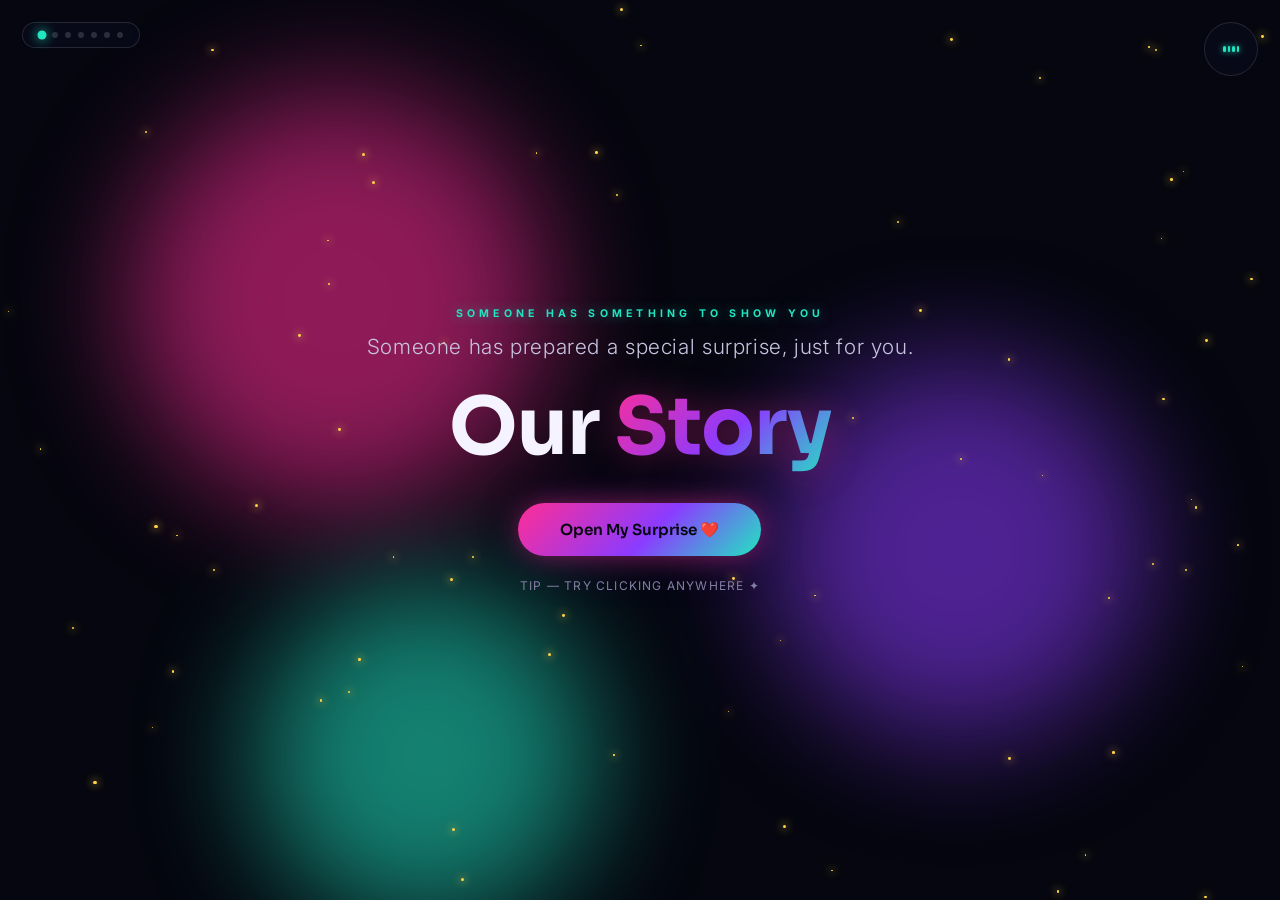
==== index.html @ a0b28f62 "Add files via upload" ====
<!DOCTYPE html>
<html lang="en">
<head>
<meta charset="UTF-8">
<meta name="viewport" content="width=device-width, initial-scale=1.0, maximum-scale=1">
<title>Our Story — Begin</title>
<meta name="description" content="Someone has prepared a special surprise just for you.">
<link rel="preconnect" href="https://fonts.googleapis.com">
<link rel="preconnect" href="https://fonts.gstatic.com" crossorigin>
<link href="https://fonts.googleapis.com/css2?family=Sora:wght@400;500;600;700&family=Inter:wght@300;400;500;600&display=swap" rel="stylesheet">
<link rel="stylesheet" href="style.css">
</head>
<body>

<div id="loader" class="loader">
  <div class="loader-pulse"></div>
  <p class="loader-text">setting the scene</p>
</div>

<div class="curtain" id="curtain"></div>

<div class="ambience" aria-hidden="true">
  <div id="aurora-layer" class="ambience-layer"></div>
  <div id="stars-layer" class="ambience-layer"></div>
  <div id="hearts-layer" class="ambience-layer"></div>
</div>
<canvas id="confetti-canvas" aria-hidden="true"></canvas>
<canvas id="fireworks-canvas" aria-hidden="true"></canvas>
<canvas id="click-canvas" aria-hidden="true"></canvas>

<!-- 🎵 REPLACE with your own opening/ambient track -->
<audio id="bgAudio" loop preload="none"><source src="assets/music/opening-theme.mp3" type="audio/mpeg"></audio>
<button id="musicToggle" class="music-toggle" aria-label="Play or pause music">
  <span class="bars"><span></span><span></span><span></span><span></span></span>
</button>

<nav class="story-progress" aria-label="Story progress">
  <span class="bud" data-page="index.html"></span>
  <span class="bud" data-page="birthday.html"></span>
  <span class="bud" data-page="memories.html"></span>
  <span class="bud" data-page="letter.html"></span>
  <span class="bud" data-page="reasons.html"></span>
  <span class="bud" data-page="proposal.html"></span>
  <span class="bud" data-page="final.html"></span>
</nav>

<!-- ============================================================
     PAGE 1 — WELCOME
     Tip: click anywhere on the page for a little spark burst.
============================================================= -->
<main class="page welcome-page">
  <div class="welcome-content">
    <p class="eyebrow">someone has something to show you</p>
    <p class="welcome-lead">Someone has prepared a special surprise, just for you.</p>
    <!-- 💌 REPLACE with their name if you'd like it personalized -->
    <h1 class="neon-heading welcome-title">Our <span class="glow">Story</span></h1>

    <a href="birthday.html" id="openSurpriseBtn" class="neon-btn page-link">Open My Surprise ❤️</a>
    <p class="welcome-hint">tip — try clicking anywhere ✦</p>
  </div>
</main>

<script src="script.js"></script>
</body>
</html>
---- style.css ----
/* ============================================================
   OUR STORY — AURORA NEON EDITION — style.css
   The most interactive of the four editions: neon glow palette,
   animated aurora background, draggable swipe-gallery, a
   draggable "love meter", click-anywhere spark bursts, and an
   SVG heart that draws itself in on the proposal page.
   ------------------------------------------------------------
   1. Reset & tokens          6. Cursor / click bursts
   2. Base / type             7. Chrome (music, progress)
   3. Loader                  8-14. Per-page styles
   4. Curtain transition      15. Responsive
   5. Ambience + canvases
============================================================= */

/* ---------- 1. Reset & tokens ---------- */
*,*::before,*::after{box-sizing:border-box;margin:0;padding:0;}
html{scroll-behavior:smooth;}
img{max-width:100%;display:block;}
button{font-family:inherit;cursor:pointer;border:none;background:none;}
a{color:inherit;text-decoration:none;}

:root{
  --void:#05060f;
  --void-800:#0a0c1e;
  --void-700:#12152f;
  --void-600:#1b2044;

  --neon-pink:#ff2d95;
  --neon-cyan:#21e6c1;
  --neon-violet:#8b3bff;
  --neon-blue:#3b6bff;
  --neon-gold:#ffd447;
  --cream:#f5f3ff;

  --grad-primary:linear-gradient(135deg, var(--neon-pink), var(--neon-violet) 55%, var(--neon-cyan));
  --grad-aurora:linear-gradient(120deg, var(--neon-violet), var(--neon-pink) 40%, var(--neon-cyan) 80%);
  --grad-gold:linear-gradient(135deg, var(--neon-gold), #ff9a3d);

  --font-display:'Sora', sans-serif;
  --font-body:'Inter', sans-serif;

  --glass-bg:rgba(255,255,255,.04);
  --glass-border:rgba(255,255,255,.12);
  --glass-blur:18px;

  --text-0:#f5f3ff;
  --text-1:#c7c4e0;
  --text-muted:#8280a3;

  --shadow-neon:0 0 40px -6px rgba(255,45,149,.45);
  --ease-smooth:cubic-bezier(.16,1,.3,1);
  --ease-bounce:cubic-bezier(.34,1.56,.64,1);
}

/* ---------- 2. Base ---------- */
body{
  font-family:var(--font-body);
  background:var(--void);
  color:var(--text-0);
  min-height:100vh;
  overflow-x:hidden;
  position:relative;
}
.eyebrow{
  font-family:var(--font-body);letter-spacing:.4em;text-transform:uppercase;
  font-size:.66rem;color:var(--neon-cyan);font-weight:700;margin-bottom:14px;
  text-shadow:0 0 12px rgba(33,230,193,.5);
}
.neon-heading{
  font-family:var(--font-display);font-weight:700;line-height:1.08;letter-spacing:-.01em;
  font-size:clamp(2.5rem,6.2vw,5rem);color:var(--cream);margin-bottom:20px;
}
.neon-heading .glow{
  background:var(--grad-primary);-webkit-background-clip:text;background-clip:text;color:transparent;
  filter:drop-shadow(0 0 18px rgba(255,45,149,.4));
}
.section-sub{
  font-family:var(--font-body);font-weight:300;font-size:1.08rem;color:var(--text-1);
  max-width:560px;margin:0 auto 30px;line-height:1.7;
}
.glass{
  background:var(--glass-bg);border:1px solid var(--glass-border);
  backdrop-filter:blur(var(--glass-blur)) saturate(140%);
  -webkit-backdrop-filter:blur(var(--glass-blur)) saturate(140%);
  border-radius:20px;box-shadow:var(--shadow-neon);
}
.page{
  position:relative;min-height:100vh;width:100%;
  display:flex;flex-direction:column;align-items:center;justify-content:center;
  padding:120px 24px 90px;overflow:hidden;
}
.page-inner{position:relative;z-index:3;max-width:960px;width:100%;text-align:center;margin:0 auto;}
.hidden{display:none !important;}

.reveal{opacity:0;transform:translateY(34px);transition:opacity .85s var(--ease-smooth), transform .85s var(--ease-smooth);}
.reveal.in-view{opacity:1;transform:translateY(0);}
.reveal-delay-1{transition-delay:.1s;}
.reveal-delay-2{transition-delay:.2s;}
.reveal-delay-3{transition-delay:.3s;}

/* ---------- Buttons — animated neon border ---------- */
.neon-btn{
  position:relative;display:inline-flex;align-items:center;gap:10px;
  padding:17px 42px;border-radius:50px;
  font-family:var(--font-display);font-size:.95rem;font-weight:600;color:var(--void);
  background:var(--grad-primary);
  box-shadow:0 0 30px -4px rgba(255,45,149,.6), 0 0 60px -20px rgba(139,59,255,.6);
  transition:transform .35s var(--ease-bounce), box-shadow .35s ease;
  overflow:hidden;
}
.neon-btn:hover{transform:translateY(-4px) scale(1.03);box-shadow:0 0 40px -2px rgba(255,45,149,.8), 0 0 80px -14px rgba(33,230,193,.7);}
.ghost-neon-btn{
  padding:15px 36px;border-radius:50px;font-family:var(--font-display);font-size:.9rem;font-weight:600;
  color:var(--text-1);background:transparent;border:1px solid var(--glass-border);
  transition:transform .35s var(--ease-bounce), border-color .3s ease, color .3s ease;
}
.ghost-neon-btn:hover{border-color:var(--neon-cyan);color:var(--neon-cyan);transform:translateY(-3px);}
.ripple{position:absolute;border-radius:50%;background:rgba(255,255,255,.5);transform:scale(0);animation:rippleAnim .7s ease-out forwards;pointer-events:none;}
@keyframes rippleAnim{to{transform:scale(3.4);opacity:0;}}

/* ---------- 3. Loader ---------- */
.loader{
  position:fixed;inset:0;z-index:300;background:var(--void);
  display:flex;flex-direction:column;align-items:center;justify-content:center;gap:20px;
  transition:opacity .8s ease, visibility .8s ease;
}
.loader.loader-hidden{opacity:0;visibility:hidden;}
.loader-pulse{width:50px;height:50px;border-radius:50%;background:var(--grad-primary);animation:pulseLoad 1.1s ease-in-out infinite;box-shadow:0 0 40px rgba(255,45,149,.6);}
@keyframes pulseLoad{0%,100%{transform:scale(.8);opacity:.7;}50%{transform:scale(1.15);opacity:1;}}
.loader-text{font-family:var(--font-display);font-size:.85rem;letter-spacing:.25em;text-transform:uppercase;color:var(--text-1);}

/* ---------- 4. Curtain ---------- */
.curtain{
  position:fixed;inset:0;z-index:290;background:var(--void);
  transform:scaleY(0);transform-origin:bottom;transition:transform .6s var(--ease-smooth);
  pointer-events:none;
}
.curtain.leaving{transform:scaleY(1);transform-origin:bottom;}
body.page-enter .curtain{transform:scaleY(1);transform-origin:top;animation:curtainUp .7s var(--ease-smooth) forwards;}
@keyframes curtainUp{to{transform:scaleY(0);transform-origin:top;}}

/* ---------- 5. Ambience + canvases ---------- */
.ambience{position:fixed;inset:0;pointer-events:none;z-index:1;overflow:hidden;}
.ambience-layer{position:absolute;inset:0;}

.aurora-blob{
  position:absolute;border-radius:50%;filter:blur(60px);opacity:.55;
  transition:transform .3s ease-out;
}

.floating-heart{
  position:absolute;bottom:-40px;font-size:var(--sz,16px);color:var(--neon-pink);opacity:.7;
  animation:floatUp var(--dur,10s) linear forwards;
  filter:drop-shadow(0 0 8px rgba(255,45,149,.6));
}
@keyframes floatUp{
  0%{transform:translateY(0) translateX(0) rotate(0deg);opacity:0;}
  10%{opacity:.8;}
  100%{transform:translateY(-110vh) translateX(var(--drift,20px)) rotate(360deg);opacity:0;}
}
.petal{
  position:absolute;top:-30px;width:var(--sz,12px);height:calc(var(--sz,12px) * .8);
  background:radial-gradient(circle at 30% 30%, var(--neon-cyan), var(--neon-violet));
  border-radius:0 100% 0 100%;opacity:.7;
  animation:fall var(--dur,10s) linear forwards;
  filter:drop-shadow(0 0 6px rgba(139,59,255,.5));
}
@keyframes fall{
  0%{transform:translateY(0) translateX(0) rotate(0deg);}
  100%{transform:translateY(110vh) translateX(var(--drift,60px)) rotate(300deg);}
}
.star{
  position:absolute;width:var(--sz,2px);height:var(--sz,2px);background:var(--neon-gold);border-radius:50%;
  animation:twinkle var(--dur,3s) ease-in-out infinite;box-shadow:0 0 8px 1px rgba(255,212,71,.7);
}
@keyframes twinkle{0%,100%{opacity:.1;transform:scale(1);}50%{opacity:1;transform:scale(1.7);}}
.firefly{
  position:absolute;width:4px;height:4px;border-radius:50%;
  background:radial-gradient(circle, var(--neon-cyan), var(--neon-violet) 70%, transparent);
  box-shadow:0 0 12px 3px rgba(33,230,193,.7);
  animation:driftFly var(--dur,12s) ease-in-out infinite;
}
@keyframes driftFly{
  0%{transform:translate(0,0);opacity:.2;}25%{opacity:1;}
  50%{transform:translate(var(--dx,40px), var(--dy,-30px));}75%{opacity:.6;}
  100%{transform:translate(var(--dx2,-30px), var(--dy2,-60px));opacity:0;}
}
.flower{position:absolute;bottom:-10px;font-size:20px;opacity:.7;animation:swayFlower 5s ease-in-out infinite;filter:hue-rotate(200deg);}
@keyframes swayFlower{0%,100%{transform:rotate(-4deg);}50%{transform:rotate(4deg);}}
.rose-drift{position:absolute;top:-30px;font-size:19px;animation:fall var(--dur,11s) linear forwards;opacity:.8;filter:hue-rotate(220deg);}

#confetti-canvas,#fireworks-canvas,#click-canvas{position:fixed;inset:0;width:100%;height:100%;pointer-events:none;z-index:60;}

/* ---------- 6. Chrome ---------- */
.music-toggle{
  position:fixed;top:22px;right:22px;z-index:110;
  width:54px;height:54px;border-radius:50%;
  display:flex;align-items:center;justify-content:center;gap:2px;
  background:rgba(10,12,30,.6);border:1px solid var(--glass-border);backdrop-filter:blur(14px);
  transition:transform .35s var(--ease-bounce);
}
.music-toggle:hover{transform:scale(1.08);}
.music-toggle .bars{display:flex;align-items:center;gap:2px;height:16px;}
.music-toggle .bars span{width:2.5px;height:6px;background:var(--neon-cyan);border-radius:2px;animation:barPulse 1s ease-in-out infinite;animation-play-state:paused;box-shadow:0 0 6px var(--neon-cyan);}
.music-toggle.playing .bars span{animation-play-state:running;}
.music-toggle .bars span:nth-child(1){animation-delay:0s;}
.music-toggle .bars span:nth-child(2){animation-delay:.15s;}
.music-toggle .bars span:nth-child(3){animation-delay:.3s;}
.music-toggle .bars span:nth-child(4){animation-delay:.45s;}
@keyframes barPulse{0%,100%{height:5px;}50%{height:16px;}}

.story-progress{position:fixed;top:22px;left:22px;z-index:110;display:flex;gap:7px;align-items:center;
  background:rgba(10,12,30,.6);border:1px solid var(--glass-border);border-radius:30px;padding:9px 16px;
  backdrop-filter:blur(14px);}
.story-progress .bud{width:6px;height:6px;border-radius:50%;background:rgba(255,255,255,.15);transition:all .3s;}
.story-progress .bud.active{background:var(--neon-cyan);box-shadow:0 0 8px var(--neon-cyan);transform:scale(1.5);}

/* ============================================================
   8. PAGE 1 — WELCOME (parallax aurora hero)
============================================================= */
.welcome-page{padding:24px;}
.welcome-content{position:relative;z-index:3;max-width:680px;text-align:center;}
.welcome-lead{font-family:var(--font-body);font-weight:300;font-size:clamp(1.05rem,2.4vw,1.3rem);color:var(--text-1);letter-spacing:.03em;margin-bottom:26px;}
.welcome-title{margin-bottom:32px;}
.welcome-hint{margin-top:22px;font-size:.75rem;color:var(--text-muted);letter-spacing:.1em;text-transform:uppercase;}

/* ============================================================
   9. PAGE 2 — BIRTHDAY
============================================================= */
.birthday-page{background:radial-gradient(circle at 50% 0%, var(--void-700), var(--void));}
.cake-wrap{margin:26px auto 22px;max-width:240px;}
.cake-svg{width:100%;height:auto;filter:drop-shadow(0 0 20px rgba(255,45,149,.25));}
.flame{animation:flicker 1.4s ease-in-out infinite;transform-origin:center bottom;}
.flame:nth-child(4){animation-delay:.15s;}
.flame:nth-child(5){animation-delay:.3s;}
@keyframes flicker{0%,100%{transform:scaleY(1) rotate(0deg);}50%{transform:scaleY(1.15) rotate(3deg);}}
.happy-birthday-text{margin:10px 0 6px;}
.happy-birthday-text .letter-pop{display:inline-block;opacity:0;transform:translateY(24px) scale(.5);animation:popLetter .6s var(--ease-bounce) forwards;}
@keyframes popLetter{to{opacity:1;transform:translateY(0) scale(1);}}
.birthday-message{font-family:var(--font-body);font-weight:300;font-size:1.1rem;line-height:1.8;color:var(--text-1);max-width:520px;margin:18px auto 30px;}
.balloons,.gifts-layer{position:fixed;inset:0;z-index:1;pointer-events:none;}
.balloon{position:absolute;bottom:-140px;width:44px;height:56px;border-radius:50% 50% 50% 50%/58% 58% 42% 42%;animation:balloonRise var(--dur,14s) ease-in infinite;opacity:.85;filter:drop-shadow(0 0 10px currentColor);}
.balloon::after{content:'';position:absolute;left:50%;bottom:-30px;width:1px;height:30px;background:rgba(255,255,255,.25);transform:translateX(-50%);}
@keyframes balloonRise{0%{transform:translateY(0) translateX(0);}50%{transform:translateY(-60vh) translateX(20px);}100%{transform:translateY(-120vh) translateX(-15px);opacity:0;}}
.gift{position:absolute;bottom:-80px;font-size:26px;animation:giftFloat var(--dur,16s) ease-in-out infinite;opacity:.85;}
@keyframes giftFloat{0%{transform:translateY(0) rotate(0deg);opacity:0;}10%{opacity:1;}100%{transform:translateY(-115vh) rotate(25deg);opacity:0;}}

/* ============================================================
   10. PAGE 3 — MEMORY GALLERY (draggable swipe deck)
============================================================= */
.gallery-page{background:var(--void);}
.swipe-deck{position:relative;width:min(400px,86vw);height:min(500px,60vh);margin:26px auto 8px;touch-action:pan-y;}
.swipe-card{
  position:absolute;inset:0;border-radius:20px;overflow:hidden;
  background:var(--void-700);border:1px solid var(--glass-border);
  display:flex;align-items:center;justify-content:center;
  cursor:grab;user-select:none;
  transition:transform .4s var(--ease-smooth), opacity .4s ease;
  box-shadow:0 30px 60px -20px rgba(0,0,0,.6);
}
.swipe-card:active{cursor:grabbing;}
.swipe-card img{width:100%;height:100%;object-fit:cover;pointer-events:none;}
.swipe-card .swipe-placeholder{font-size:3rem;pointer-events:none;}
.swipe-caption{position:absolute;left:0;right:0;bottom:0;padding:20px;background:linear-gradient(to top, rgba(5,6,15,.92), transparent);font-size:.95rem;color:var(--cream);text-align:left;pointer-events:none;}
.swipe-hint{margin-top:14px;font-size:.75rem;color:var(--text-muted);letter-spacing:.06em;text-transform:uppercase;}
.slide-dots{display:flex;gap:8px;justify-content:center;margin-top:16px;}
.slide-dots span{width:6px;height:6px;border-radius:50%;background:rgba(255,255,255,.2);transition:all .3s;}
.slide-dots span.active{background:var(--neon-cyan);box-shadow:0 0 8px var(--neon-cyan);transform:scale(1.5);}

/* ============================================================
   11. PAGE 4 — LOVE LETTER
============================================================= */
.letter-page{background:radial-gradient(circle at 50% 100%, var(--void-700), var(--void));}
.paper-wrap{perspective:1600px;margin:10px auto 0;}
.paper{width:min(600px,90vw);margin:0 auto;padding:0 20px;transform:rotateX(55deg) translateY(-20px);opacity:0;transition:transform 1.2s var(--ease-smooth), opacity .9s ease;}
.paper.open{transform:rotateX(0deg) translateY(0);opacity:1;}
.letter-paper{padding:46px 38px;text-align:left;background:linear-gradient(180deg,var(--void-700),var(--void-600));border-radius:14px;box-shadow:0 40px 90px -20px rgba(0,0,0,.7), 0 0 40px -10px rgba(139,59,255,.3);border:1px solid var(--glass-border);}
.letter-text{font-family:var(--font-body);font-weight:300;font-size:1.14rem;line-height:1.95;color:var(--text-1);white-space:pre-wrap;min-height:220px;}
.letter-text .cursor{display:inline-block;width:2px;background:var(--neon-cyan);animation:blink 1s infinite;margin-left:2px;box-shadow:0 0 6px var(--neon-cyan);}
@keyframes blink{0%,80%,100%{opacity:0;}40%{opacity:1;}}
.letter-signoff{font-family:var(--font-display);font-weight:600;font-size:1.6rem;text-align:right;margin-top:16px;color:var(--neon-pink);text-shadow:0 0 14px rgba(255,45,149,.5);}

/* ============================================================
   12. PAGE 5 — REASONS + LOVE METER (interactive drag)
============================================================= */
.reasons-page{background:var(--void);}
.love-meter{max-width:440px;margin:8px auto 40px;}
.love-meter-track{
  position:relative;height:10px;border-radius:10px;background:var(--void-600);
  border:1px solid var(--glass-border);cursor:pointer;
}
.love-meter-fill{position:absolute;left:0;top:0;bottom:0;border-radius:10px;background:var(--grad-primary);width:20%;box-shadow:0 0 16px rgba(255,45,149,.5);transition:width .05s linear;}
.love-meter-handle{
  position:absolute;top:50%;left:20%;width:26px;height:26px;border-radius:50%;
  background:var(--cream);border:3px solid var(--neon-pink);
  transform:translate(-50%,-50%);cursor:grab;box-shadow:0 0 16px rgba(255,45,149,.6);
  transition:left .05s linear;
}
.love-meter-handle:active{cursor:grabbing;}
.love-meter-label{margin-top:14px;font-family:var(--font-display);font-size:.95rem;color:var(--neon-cyan);text-shadow:0 0 10px rgba(33,230,193,.4);}

.reasons-grid{display:grid;grid-template-columns:repeat(3,1fr);gap:20px;margin-top:10px;}
.tilt-card{
  position:relative;padding:32px 22px;text-align:center;
  transform-style:preserve-3d;transition:transform .15s ease-out, box-shadow .3s ease;
}
.tilt-card:hover{box-shadow:0 0 44px -8px rgba(255,45,149,.5);}
.tilt-card .tilt-icon{font-size:1.9rem;display:block;margin-bottom:16px;transform:translateZ(30px);filter:drop-shadow(0 0 8px rgba(255,45,149,.4));}
.tilt-card p{font-family:var(--font-body);font-weight:300;font-size:.96rem;color:var(--text-1);line-height:1.7;transform:translateZ(20px);}
.tilt-card .tilt-index{position:absolute;top:16px;right:20px;font-family:var(--font-display);font-size:.7rem;color:var(--neon-cyan);opacity:.7;}

/* ============================================================
   13. ROMANTIC NIGHT + PROPOSAL (SVG heart draw)
============================================================= */
.night-page{background:linear-gradient(180deg,#05060f,#12152f 55%,#1b2044);overflow:hidden;}
.moon{position:absolute;top:8%;right:12%;width:100px;height:100px;border-radius:50%;background:radial-gradient(circle at 35% 35%, #fff, var(--neon-cyan) 70%);box-shadow:0 0 60px 20px rgba(33,230,193,.4);animation:moonGlow 6s ease-in-out infinite;opacity:.85;}
@keyframes moonGlow{0%,100%{box-shadow:0 0 60px 20px rgba(33,230,193,.4);}50%{box-shadow:0 0 80px 30px rgba(33,230,193,.6);}}
.night-sequence{position:relative;z-index:3;min-height:170px;display:flex;align-items:center;justify-content:center;}
.night-line{
  font-family:var(--font-body);font-weight:300;font-size:clamp(1.4rem,4vw,2.2rem);color:var(--cream);
  opacity:0;transform:translateY(18px);transition:opacity 1.3s ease, transform 1.3s var(--ease-smooth);position:absolute;max-width:640px;
}
.night-line.show{opacity:1;transform:translateY(0);}
.night-line.final{font-family:var(--font-display);font-weight:700;font-size:clamp(2.4rem,7vw,3.8rem);
  background:var(--grad-primary);-webkit-background-clip:text;background-clip:text;color:transparent;}

.heart-draw-wrap{margin:10px auto 8px;width:110px;height:100px;}
.heart-draw-path{fill:none;stroke:url(#heartGrad);stroke-width:4;stroke-linecap:round;stroke-linejoin:round;stroke-dasharray:340;stroke-dashoffset:340;animation:drawHeart 1.8s var(--ease-smooth) forwards;animation-delay:.3s;}
@keyframes drawHeart{to{stroke-dashoffset:0;}}

.proposal-wrap{position:relative;z-index:3;margin-top:14px;}
.i-love-you{font-family:var(--font-display);font-weight:700;font-size:clamp(2rem,5.6vw,3rem);color:var(--neon-pink);margin-bottom:8px;text-shadow:0 0 20px rgba(255,45,149,.5);}
.proposal-buttons{display:flex;gap:22px;justify-content:center;align-items:center;flex-wrap:wrap;margin-top:20px;}
.yes-btn{padding:18px 46px;border-radius:50px;font-family:var(--font-display);font-size:.92rem;font-weight:700;background:var(--grad-primary);color:var(--void);box-shadow:0 0 30px -4px rgba(255,45,149,.6);transition:transform .35s var(--ease-bounce);}
.yes-btn:hover{transform:scale(1.06);}
.wait-btn{padding:18px 40px;border-radius:50px;font-family:var(--font-display);font-size:.88rem;font-weight:600;background:transparent;border:1px solid var(--glass-border);color:var(--text-1);transition:transform .35s var(--ease-bounce), border-color .3s ease;}
.wait-btn:hover{transform:translateY(-3px);border-color:var(--neon-cyan);}
.proposal-result{margin-top:28px;max-width:560px;margin-left:auto;margin-right:auto;}
.thankyou-heart{font-size:3.6rem;animation:heartbeat 1.2s ease-in-out infinite;margin-bottom:12px;filter:drop-shadow(0 0 20px rgba(255,45,149,.6));}
@keyframes heartbeat{0%,100%{transform:scale(1);}25%{transform:scale(1.15);}45%{transform:scale(.95);}}
.gentle-response{font-family:var(--font-body);font-weight:300;font-size:1.15rem;color:var(--text-1);line-height:1.85;}
.fade-in-result{animation:fadeScaleIn .8s ease;}
@keyframes fadeScaleIn{from{opacity:0;transform:scale(.92);}to{opacity:1;transform:scale(1);}}

/* ============================================================
   14. FINAL PAGE
============================================================= */
.final-page{background:radial-gradient(circle at 50% 0%, var(--void-700), var(--void));}
.final-frame{width:min(300px,78vw);margin:22px auto;padding:14px;background:var(--void-700);border:1px solid var(--glass-border);border-radius:16px;box-shadow:0 0 40px -10px rgba(255,45,149,.35);}
.final-frame .frame-photo{width:100%;aspect-ratio:1/1;border-radius:10px;overflow:hidden;background:var(--grad-primary);display:flex;align-items:center;justify-content:center;color:var(--void);font-size:2rem;}
.final-frame .frame-photo img{width:100%;height:100%;object-fit:cover;}
.final-frame figcaption{margin-top:12px;font-family:var(--font-display);font-weight:600;font-size:1.2rem;color:var(--neon-cyan);text-align:center;text-shadow:0 0 10px rgba(33,230,193,.4);}
.final-actions{display:flex;gap:16px;justify-content:center;flex-wrap:wrap;margin-top:28px;}
.final-note{margin-top:40px;font-family:var(--font-display);font-weight:600;font-size:1.4rem;color:var(--neon-gold);text-shadow:0 0 14px rgba(255,212,71,.4);}

/* ============================================================
   15. RESPONSIVE
============================================================= */
@media (max-width:860px){ .reasons-grid{grid-template-columns:repeat(2,1fr);} }
@media (max-width:520px){
  .page{padding:100px 16px 80px;}
  .reasons-grid{grid-template-columns:1fr;}
  .proposal-buttons{flex-direction:column;}
  .swipe-deck{height:52vh;}
}
@media (prefers-reduced-motion:reduce){
  *{animation-duration:.01ms !important;animation-iteration-count:1 !important;transition-duration:.01ms !important;scroll-behavior:auto !important;}
}
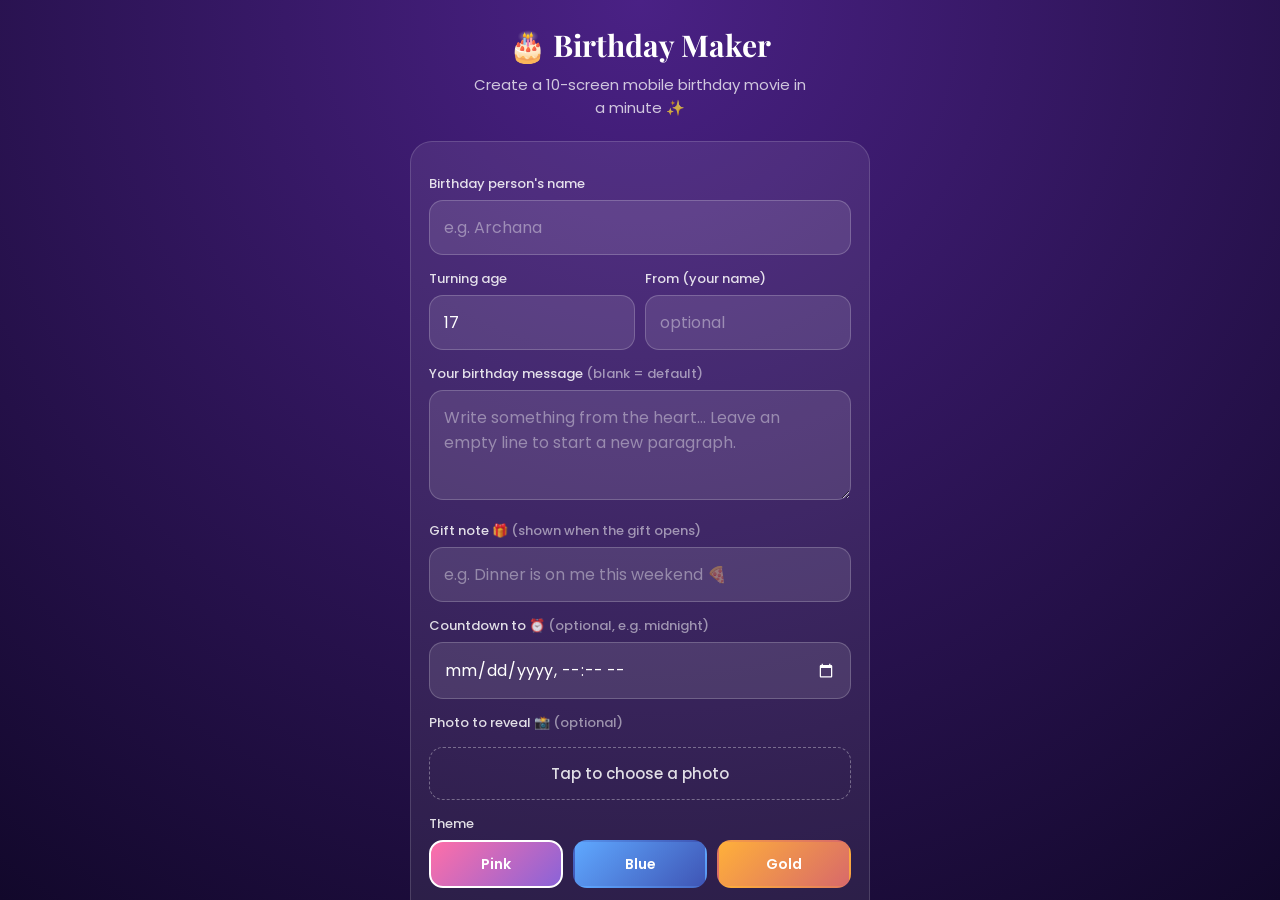
==== commit ce4c2ea9: "Add files via upload" ====
--- a/index.html
+++ b/index.html
@@ -1,65 +1,299 @@
 <!DOCTYPE html>
-<html lang="en">
-<head>
-<meta charset="UTF-8">
-<meta name="viewport" content="width=device-width, initial-scale=1.0, maximum-scale=1">
-<title>Our Story — Begin</title>
-<meta name="description" content="Someone has prepared a special surprise just for you.">
-<link rel="preconnect" href="https://fonts.googleapis.com">
-<link rel="preconnect" href="https://fonts.gstatic.com" crossorigin>
-<link href="https://fonts.googleapis.com/css2?family=Sora:wght@400;500;600;700&family=Inter:wght@300;400;500;600&display=swap" rel="stylesheet">
-<link rel="stylesheet" href="style.css">
-</head>
+<html lang="en"><head><meta charset="utf-8">
+<meta name="viewport" content="width=device-width, initial-scale=1, viewport-fit=cover, user-scalable=no">
+<meta name="theme-color" content="#2a1346">
+<title>Birthday Celebration Maker 🎂</title>
+<link href="https://fonts.googleapis.com/css2?family=Playfair+Display:ital,wght@0,600;1,500&family=Poppins:wght@400;500;600&display=swap" rel="stylesheet">
+<style>
+:root{--bg:#2a1346;--serif:'Playfair Display',Georgia,serif;--sans:'Poppins',system-ui,sans-serif;
+--l1:#ff9fcb;--l2:#c28bff;--l3:#6a3fb5;--p1:#ffc2dc;--p2:#d6a4ff;--p3:#8a63d8;--f1:#ffd3e6;--f2:#e5c9ff;--f3:#cbb6ff;--d1:#3b1d6e;--d2:#150b33;--d3:#07031a;--a1:#ff6fa8;--a2:#ff9a6f}
+*{box-sizing:border-box;-webkit-tap-highlight-color:transparent;user-select:none;-webkit-user-select:none;-webkit-touch-callout:none}
+input,textarea{user-select:text;-webkit-user-select:text}
+html,body{margin:0;height:100%;overflow:hidden;background:var(--bg);color:#fff;font-family:var(--sans);touch-action:manipulation;overscroll-behavior:none}
+#app{position:fixed;inset:0;height:100dvh;overflow:hidden;display:none}
+.s{position:absolute;inset:0;height:100dvh;display:flex;flex-direction:column;align-items:center;justify-content:center;text-align:center;
+padding:calc(env(safe-area-inset-top,0px) + 56px) 24px calc(env(safe-area-inset-bottom,0px) + 28px);
+opacity:0;visibility:hidden;transform:translateY(40px) scale(.97);transition:opacity .8s,transform .8s,visibility .8s}
+.s.on{opacity:1;visibility:visible;transform:none}.s.out{transform:translateY(-40px) scale(.97)}
+#s1{background:radial-gradient(circle at 50% 20%,var(--l1) 0,var(--l2) 55%,var(--l3) 100%)}
+#s2,#s3{background:radial-gradient(ellipse at 50% 0,var(--d1) 0,var(--d2) 70%,var(--d3) 100%)}
+#s4{background:radial-gradient(circle at 50% 30%,var(--p1) 0,var(--p2) 60%,var(--p3) 100%)}
+#s9{background:linear-gradient(160deg,var(--f1),var(--f2) 55%,var(--f3));overflow-y:auto;justify-content:flex-start}
+#s9 .in{margin:auto 0;display:flex;flex-direction:column;align-items:center}
+h1,h2{font-family:var(--serif);margin:0 0 10px;line-height:1.15}
+h1{font-size:clamp(30px,9vw,42px)}h2{font-size:clamp(26px,7.4vw,34px)}
+p{font-size:clamp(16px,4.4vw,19px);line-height:1.55;margin:8px 0;max-width:340px}
+.btn{margin-top:22px;min-height:56px;padding:0 34px;border:0;border-radius:99px;font:600 18px var(--sans);color:#fff;background:linear-gradient(135deg,var(--a1),var(--a2));box-shadow:0 10px 30px rgba(255,93,158,.4);transition:transform .15s}
+.btn:active{transform:scale(.95)}.btn[hidden]{display:none}
+.hide{opacity:0;transform:translateY(14px);pointer-events:none}.rv{transition:opacity 1s,transform 1s}
+.hint{font-size:14px;opacity:.75;margin-top:12px}.it{font-family:var(--serif);font-style:italic;font-size:21px}
+#start{position:fixed;inset:0;z-index:50;height:100dvh;background:radial-gradient(circle at 50% 35%,#4a2185,#12082b);display:none;flex-direction:column;align-items:center;justify-content:center;gap:10px;transition:opacity .8s,visibility .8s;padding:24px;text-align:center}
+#start.gone{opacity:0;visibility:hidden}#start .em{font-size:64px;animation:float 3s ease-in-out infinite}
+#start .btn{font-size:20px;min-height:64px;padding:0 44px}
+@keyframes float{50%{transform:translateY(-12px)}}
+.ctl{position:fixed;z-index:40;top:calc(env(safe-area-inset-top,0px) + 12px);width:48px;height:48px;border-radius:50%;border:0;font-size:22px;background:rgba(255,255,255,.25);backdrop-filter:blur(8px);-webkit-backdrop-filter:blur(8px);color:#fff;display:none}
+#mus{right:14px}#back{left:14px}.ctl.show{display:block}
+#fx{position:fixed;inset:0;width:100%;height:100dvh;pointer-events:none;z-index:30}
+.fl-h{position:fixed;bottom:-30px;z-index:20;pointer-events:none;animation:rise linear forwards}
+@keyframes rise{to{transform:translateY(-115dvh) rotate(25deg);opacity:0}}
+.tw{position:absolute;width:3px;height:3px;border-radius:50%;background:#fff;animation:tw 2.4s infinite}
+@keyframes tw{50%{opacity:.15;transform:scale(.4)}}
+.cakebox{position:relative;width:min(84vw,330px);cursor:pointer}
+.cakebox svg{width:100%;height:auto;overflow:visible;display:block;filter:drop-shadow(0 14px 24px rgba(0,0,0,.3))}
+.fl{opacity:0;transform-box:fill-box;transform-origin:50% 100%}
+.fl.lit{opacity:1;animation:flick .35s infinite alternate}
+@keyframes flick{from{transform:rotate(-4deg)}to{transform:scale(.85,1.15) rotate(4deg)}}
+.glow .cakebox:before{content:"";position:absolute;inset:-20% -15%;background:radial-gradient(circle,rgba(255,200,120,.45),transparent 65%);animation:pg 1.8s infinite;pointer-events:none}
+@keyframes pg{50%{opacity:.5}}
+.moon{position:absolute;top:calc(env(safe-area-inset-top,0px) + 70px);left:26px;width:58px;height:58px;border-radius:50%;box-shadow:inset -14px 0 0 0 #fff4cf;filter:drop-shadow(0 0 16px #fff4cf)}
+.smoke{position:fixed;z-index:25;width:14px;height:14px;border-radius:50%;background:rgba(255,255,255,.5);filter:blur(4px);animation:sm 2.4s ease-out forwards;pointer-events:none}
+@keyframes sm{to{transform:translate(var(--dx),-120px) scale(3);opacity:0}}
+.bar{width:160px;height:6px;border-radius:9px;background:rgba(255,255,255,.2);margin-top:16px;overflow:hidden}
+.bar i{display:block;height:100%;width:0;background:linear-gradient(90deg,#ff9fcb,#ffd98a)}
+#cutwrap{position:relative;width:min(80vw,300px)}.half{transition:transform 1s cubic-bezier(.2,.9,.3,1.2)}
+.half svg{width:100%;display:block;overflow:visible;filter:drop-shadow(0 14px 20px rgba(0,0,0,.25))}
+.hl{position:relative;clip-path:inset(-60px 50% -20px -20px)}.hr{position:absolute;inset:0;clip-path:inset(-60px -20px -20px 50%)}
+.cut .hl{transform:translateX(-26px) rotate(-5deg)}.cut .hr{transform:translateX(26px) rotate(5deg)}
+.shake{animation:shk .5s}@keyframes shk{20%{transform:translateX(-8px)}40%{transform:translateX(8px)}60%{transform:translateX(-5px)}80%{transform:translateX(5px)}}
+#knife{position:absolute;left:50%;top:-80px;font-size:64px;transform:translateX(-50%) rotate(180deg);opacity:0;z-index:5;pointer-events:none}
+#knife.go{animation:kn 1.1s ease-in forwards}
+@keyframes kn{0%{opacity:0;top:-90px}25%{opacity:1}70%{top:30%;opacity:1}100%{top:55%;opacity:0}}
+.line{opacity:0;transform:translateY(16px);transition:opacity 1.2s,transform 1.2s}.line.v{opacity:1;transform:none}
+#s9 h2{color:#8a2d6b}#s9 p{color:#5a2a6e}
+.msg{font-family:var(--serif);font-style:italic;font-size:clamp(17px,4.8vw,20px);line-height:1.5;color:#4a2060}
+@media (max-height:640px){.cakebox{width:min(66vw,250px)}h1{font-size:28px}}
+#s0,#s7,#s8{background:radial-gradient(ellipse at 50% 0,var(--d1) 0,var(--d2) 70%,var(--d3) 100%)}
+#s5,#s6{background:radial-gradient(circle at 50% 20%,var(--p1) 0,var(--p2) 60%,var(--p3) 100%)}
+#cdt{font-size:clamp(26px,8vw,38px);font-family:var(--serif);margin:18px 0}#cdt b{display:inline-block;min-width:1.5em;padding:8px 6px;background:rgba(255,255,255,.12);border-radius:12px;margin:0 2px}
+#dots{position:fixed;z-index:35;top:calc(env(safe-area-inset-top,0px) + 30px);left:50%;transform:translateX(-50%);display:none;gap:6px}
+#dots i{width:6px;height:6px;border-radius:50%;background:rgba(255,255,255,.4);box-shadow:0 0 0 1px rgba(0,0,0,.2);transition:.4s}#dots i.on{background:#fff;transform:scale(1.3)}
+#bl{position:relative;width:min(88vw,360px);height:min(50dvh,400px)}
+.bn{position:absolute;width:26%;aspect-ratio:.8;background:radial-gradient(circle at 35% 30%,rgba(255,255,255,.7),var(--c) 45%);border-radius:50% 50% 48% 48%/58% 58% 42% 42%;box-shadow:inset -6px -8px 14px rgba(0,0,0,.15);animation:bob 3s ease-in-out infinite}
+.bn:after{content:"";position:absolute;left:50%;top:100%;width:2px;height:56px;background:rgba(255,255,255,.7)}
+.bn.pop{animation:popb .3s forwards;pointer-events:none}
+@keyframes bob{50%{transform:translateY(-12px) rotate(3deg)}}@keyframes popb{to{transform:scale(1.7);opacity:0}}
+.pol{width:min(68vw,260px);aspect-ratio:3/4;background:#fff;padding:10px;border-radius:10px;transform:rotate(-2deg);box-shadow:0 18px 40px rgba(0,0,0,.3);margin:8px 0}
+.pi{position:relative;width:100%;height:100%;overflow:hidden;border-radius:6px}.pi img{width:100%;height:100%;object-fit:cover;display:block}
+#sc{position:absolute;inset:0;width:100%;height:100%;touch-action:none;transition:opacity 1s}
+.gb{position:relative;width:170px;height:170px;margin:26px 0 10px;cursor:pointer}
+.gbody{position:absolute;bottom:0;left:0;right:0;height:112px;background:linear-gradient(#ff6fa8,#e0457f);border-radius:10px;transition:box-shadow .8s}
+.glid{position:absolute;top:20px;left:-8px;right:-8px;height:40px;background:linear-gradient(#ff8fb8,#ff5d9e);border-radius:10px;z-index:2;transition:transform .8s}
+.gbody:before,.glid:before{content:"";position:absolute;left:50%;width:26px;margin-left:-13px;top:0;bottom:0;background:#ffd98a}
+.glid:after{content:"🎀";position:absolute;left:50%;top:-38px;transform:translateX(-50%);font-size:46px}
+.gb.sh{animation:shk .5s}.gb.open .glid{transform:translateY(-80px) rotate(-16deg);opacity:.9}.gb.open .gbody{box-shadow:0 0 70px 24px rgba(255,217,138,.85)}
+.gcard{max-width:300px;padding:14px 18px;border-radius:18px;background:rgba(255,255,255,.16);font-family:var(--serif);font-style:italic;font-size:20px;line-height:1.4;opacity:0;transform:translateY(16px) scale(.92);transition:.8s;min-height:0}
+.gcard.v{opacity:1;transform:none}
+input[type=datetime-local]{color-scheme:dark}
+/* maker */
+#maker{position:fixed;inset:0;overflow-y:auto;-webkit-overflow-scrolling:touch;background:radial-gradient(circle at 50% 0,#4a2185,#12082b);padding:calc(env(safe-area-inset-top,0px) + 28px) 18px calc(env(safe-area-inset-bottom,0px) + 40px)}
+#maker .wrap{max-width:460px;margin:0 auto}
+#maker h1{text-align:center;font-size:30px}#maker .sub{text-align:center;opacity:.75;font-size:15px;margin:0 auto 22px}
+.card{background:rgba(255,255,255,.08);border:1px solid rgba(255,255,255,.15);border-radius:22px;padding:18px}
+label{display:block;font-size:13px;font-weight:500;opacity:.85;margin:14px 0 6px}
+input[type=text],input[type=number],input[type=datetime-local],textarea{width:100%;border:1px solid rgba(255,255,255,.2);background:rgba(255,255,255,.1);color:#fff;border-radius:14px;padding:14px;font:16px var(--sans);outline:none}
+textarea{min-height:110px;resize:vertical}input::placeholder,textarea::placeholder{color:rgba(255,255,255,.4)}
+.row{display:flex;gap:10px}.row>div{flex:1}
+.chips{display:flex;gap:10px}.chip{flex:1;min-height:48px;border-radius:14px;border:2px solid transparent;color:#fff;font:600 14px var(--sans)}
+.chip.sel{border-color:#fff}
+.file{display:block;text-align:center;padding:14px;border:1.5px dashed rgba(255,255,255,.4);border-radius:14px;font-size:15px}
+.file input{display:none}
+.act{display:flex;flex-direction:column;gap:10px;margin-top:20px}.act .btn{margin:0;width:100%}
+.btn.alt{background:rgba(255,255,255,.15);box-shadow:none}
+.note{font-size:12.5px;opacity:.65;line-height:1.5;margin:10px 2px 0}
+#toast{position:fixed;left:50%;bottom:calc(env(safe-area-inset-bottom,0px) + 24px);transform:translateX(-50%);background:#fff;color:#2a1346;padding:12px 20px;border-radius:99px;font-weight:600;font-size:14px;opacity:0;pointer-events:none;transition:opacity .3s;z-index:99}
+#toast.on{opacity:1}
+</style></head>
 <body>
-
-<div id="loader" class="loader">
-  <div class="loader-pulse"></div>
-  <p class="loader-text">setting the scene</p>
+<div id="maker"><div class="wrap">
+ <h1>🎂 Birthday Maker</h1>
+ <p class="sub">Create a 10-screen mobile birthday movie in a minute ✨</p>
+ <div class="card">
+  <label>Birthday person's name</label><input type="text" id="fn" placeholder="e.g. Archana" maxlength="30">
+  <div class="row"><div><label>Turning age</label><input type="number" id="fa" value="17" min="1" max="99" inputmode="numeric"></div>
+  <div><label>From (your name)</label><input type="text" id="ff" placeholder="optional" maxlength="30"></div></div>
+  <label>Your birthday message <span style="opacity:.6">(blank = default)</span></label>
+  <textarea id="fm" placeholder="Write something from the heart… Leave an empty line to start a new paragraph."></textarea>
+  <label>Gift note 🎁 <span style="opacity:.6">(shown when the gift opens)</span></label><input type="text" id="fg" placeholder="e.g. Dinner is on me this weekend 🍕" maxlength="90">
+  <label>Countdown to ⏰ <span style="opacity:.6">(optional, e.g. midnight)</span></label><input type="datetime-local" id="fd">
+  <label>Photo to reveal 📸 <span style="opacity:.6">(optional)</span></label><label class="file"><span id="ps">Tap to choose a photo</span><input type="file" id="pf" accept="image/*"></label>
+  <label>Theme</label>
+  <div class="chips" id="th">
+   <button class="chip sel" data-t="pink" style="background:linear-gradient(135deg,#ff6fa8,#8a63d8)">Pink</button>
+   <button class="chip" data-t="blue" style="background:linear-gradient(135deg,#5fa8ff,#3f55b5)">Blue</button>
+   <button class="chip" data-t="gold" style="background:linear-gradient(135deg,#ffb03a,#d8696a)">Gold</button>
+  </div>
+  <label>Birthday song 🎵</label>
+  <label class="file"><span id="fs">Tap to choose an MP3</span><input type="file" id="fl" accept="audio/*"></label>
+  <label>…or song link / file name <span style="opacity:.6">(for sharing)</span></label>
+  <input type="text" id="fu" placeholder="e.g. song.mp3 or https://…">
+ </div>
+ <div class="act">
+  <button class="btn" id="pv">▶ Preview Celebration</button>
+  <button class="btn alt" id="dl">⬇ Download Website File</button>
+  <button class="btn alt" id="cp">🔗 Copy Share Link</button>
+ </div>
+ <p class="note">📸 Photos stay private: they are only included in the downloaded file, never in share links.<br><b>Download</b> saves one finished .html with the song built in – upload it to GitHub Pages as <code>index.html</code>. <b>Share link</b> carries the name, age, message and theme; for music it needs a song link or a song file hosted next to this page.</p>
+</div></div>
+
+<div id="start"><div class="em">🎧</div><h2 id="stn" style="margin:0"></h2><p style="opacity:.8">Headphones on for the full experience</p><button class="btn" id="go">🎧 Tap to Begin</button></div>
+<button id="mus" class="ctl" aria-label="Toggle music">🔊</button>
+<button id="back" class="ctl" aria-label="Back to editor">✏️</button>
+<audio id="a" loop preload="auto"></audio>
+<div id="dots"></div>
+<canvas id="fx"></canvas>
+<div id="app">
+<section class="s" id="s0"><p style="font-weight:500;opacity:.85">The surprise unlocks in</p><h2 id="cdh" style="margin-top:6px">Wait For The Surprise ⏳🎁</h2><div id="cdt"></div><p class="hint">Stay right here… something special opens at zero 💖</p></section>
+<section class="s" id="s1"><p style="font-weight:500">A Little Surprise For You ✨</p><div class="cakebox" id="c1"></div>
+ <div class="rv hide" id="r1"><h1 id="t1"></h1><p class="it" style="font-size:19px">“Today isn't just another day...<br>Today is a celebration of YOU.”</p><button class="btn" data-n="2">🎁 Begin</button></div></section>
+<section class="s" id="s2"><div class="moon"></div><h2>Close Your Eyes &amp; Make A Wish ✨</h2><p>“Think of one beautiful wish that belongs only to you.”</p>
+ <div class="cakebox" id="c2" style="margin-top:24px"></div><p class="hint" id="h2">👆 Tap the cake</p>
+ <div class="rv hide" id="r2"><p class="it">“Your wish is yours. Keep believing. 💫”</p><button class="btn" data-n="3">🕯️ Continue</button></div></section>
+<section class="s" id="s3"><h2 id="t3"></h2><p>“One candle for every year.<br>One memory for every chapter.<br>And so many beautiful moments still ahead.”</p>
+ <div class="cakebox" id="c3" style="margin-top:18px"></div><div class="bar" id="bar"><i></i></div><p class="hint" id="h3">Tap and hold the cake to blow the candles 💨</p>
+ <div class="rv hide" id="r3"><p class="it">“Wish sent into the universe! ✨”</p><button class="btn" data-n="4">🎂 Cut The Cake</button></div></section>
+<section class="s" id="s4"><h2 id="h4">Time For Cake! 🍰</h2><div id="cutwrap"><div id="knife">🔪</div><div class="half hl" id="cl"></div><div class="half hr" id="cr"></div></div>
+ <button class="btn" id="cutbtn" style="margin-top:34px">🔪 Cut The Cake</button>
+ <div class="rv hide" id="r4"><p class="it" style="font-size:26px;margin-top:30px;font-style:normal">YAY! Cake Time! 🎉🍰</p><button class="btn" data-n="5">🎈 Keep Going</button></div></section>
+<section class="s" id="s5"><h2>Pop The Balloons 🎈</h2><p id="bmsg" class="it" style="min-height:64px">Pop a balloon 🎈</p><div id="bl"></div><div class="rv hide" id="r5"><button class="btn" data-n="6">✨ Next</button></div></section>
+<section class="s" id="s6"><h2>A Special Memory 📸</h2><div class="pol"><div class="pi"><img id="ph" alt=""><canvas id="sc"></canvas></div></div><p class="hint" id="h6">Scratch with your finger ✨</p><div class="rv hide" id="r6"><p class="it">“Some moments stay forever 💖”</p><button class="btn" data-n="7">🎁 Next</button></div></section>
+<section class="s" id="s7"><h2>A Gift For You 🎁</h2><div class="gb" id="gift"><div class="glid"></div><div class="gbody"></div></div><p class="hint" id="gh">Tap the gift 3 times 🎁</p><div class="gcard" id="gcard"></div><div class="rv hide" id="r7"><button class="btn" data-n="8">🎆 Next</button></div></section>
+<section class="s" id="s8"><h2>Light Up The Sky 🎆</h2><p>Tap anywhere on the screen</p><div class="rv hide" id="r8" style="position:absolute;bottom:calc(env(safe-area-inset-bottom,0px) + 28px)"><button class="btn" data-n="9">💌 Final Message</button></div></section>
+<section class="s" id="s9"><div class="in" id="s9in"></div></section>
 </div>
-
-<div class="curtain" id="curtain"></div>
-
-<div class="ambience" aria-hidden="true">
-  <div id="aurora-layer" class="ambience-layer"></div>
-  <div id="stars-layer" class="ambience-layer"></div>
-  <div id="hearts-layer" class="ambience-layer"></div>
-</div>
-<canvas id="confetti-canvas" aria-hidden="true"></canvas>
-<canvas id="fireworks-canvas" aria-hidden="true"></canvas>
-<canvas id="click-canvas" aria-hidden="true"></canvas>
-
-<!-- 🎵 REPLACE with your own opening/ambient track -->
-<audio id="bgAudio" loop preload="none"><source src="assets/music/opening-theme.mp3" type="audio/mpeg"></audio>
-<button id="musicToggle" class="music-toggle" aria-label="Play or pause music">
-  <span class="bars"><span></span><span></span><span></span><span></span></span>
-</button>
-
-<nav class="story-progress" aria-label="Story progress">
-  <span class="bud" data-page="index.html"></span>
-  <span class="bud" data-page="birthday.html"></span>
-  <span class="bud" data-page="memories.html"></span>
-  <span class="bud" data-page="letter.html"></span>
-  <span class="bud" data-page="reasons.html"></span>
-  <span class="bud" data-page="proposal.html"></span>
-  <span class="bud" data-page="final.html"></span>
-</nav>
-
-<!-- ============================================================
-     PAGE 1 — WELCOME
-     Tip: click anywhere on the page for a little spark burst.
-============================================================= -->
-<main class="page welcome-page">
-  <div class="welcome-content">
-    <p class="eyebrow">someone has something to show you</p>
-    <p class="welcome-lead">Someone has prepared a special surprise, just for you.</p>
-    <!-- 💌 REPLACE with their name if you'd like it personalized -->
-    <h1 class="neon-heading welcome-title">Our <span class="glow">Story</span></h1>
-
-    <a href="birthday.html" id="openSurpriseBtn" class="neon-btn page-link">Open My Surprise ❤️</a>
-    <p class="welcome-hint">tip — try clicking anywhere ✦</p>
-  </div>
-</main>
-
-<script src="script.js"></script>
-</body>
-</html>
+<div id="toast"></div>
+
+<script>
+const PRESET=null;
+const $=s=>document.querySelector(s),$$=s=>[...document.querySelectorAll(s)];
+const a=$('#a');let cur=0,hearts=null,CFG=null,fileObj=null,lit2=false,hold=null,prog=0,done3=false;
+const esc=s=>String(s).replace(/[&<>"]/g,c=>({'&':'&amp;','<':'&lt;','>':'&gt;','"':'&quot;'}[c]));
+const ord=n=>n+(['th','st','nd','rd'][(n%100>10&&n%100<14)?0:Math.min(n%10,4)%4]||'th');
+const TH={pink:{l:['#ff9fcb','#c28bff','#6a3fb5'],p:['#ffc2dc','#d6a4ff','#8a63d8'],f:['#ffd3e6','#e5c9ff','#cbb6ff'],d:['#3b1d6e','#150b33','#07031a'],a:['#ff6fa8','#ff9a6f']},
+blue:{l:['#9fd8ff','#8bb0ff','#3f55b5'],p:['#c2e4ff','#a4b9ff','#6372d8'],f:['#d3ecff','#c9d6ff','#b6c4ff'],d:['#1d3e6e','#0b1a33','#030a1a'],a:['#5fa8ff','#6fd3ff']},
+gold:{l:['#ffe0a0','#ffb36b','#b5603f'],p:['#ffe3c2','#ffc9a4','#d8896a'],f:['#fff0d3','#ffe0c9','#ffd0b6'],d:['#6e3a1d','#331a0b','#1a0a03'],a:['#ffb03a','#ff7f5f']}};
+const DEF="May this new chapter bring you countless reasons to smile, beautiful memories, wonderful people around you, and dreams that slowly become reality.\n\nKeep smiling. Keep believing in yourself. Keep being the wonderful person you are.";
+function toast(t){const e=$('#toast');e.textContent=t;e.classList.add('on');setTimeout(()=>e.classList.remove('on'),2200)}
+
+function cake(top,bot,lit){let c='',pts=[];
+ for(let i=0;i<top;i++)pts.push([top==1?100:70+i*(60/(top-1)),52]);
+ for(let i=0;i<bot;i++)pts.push([bot==1?100:28+i*(144/(bot-1)),92]);
+ const cols=['#ff6fa8','#ffd98a','#8fd3ff','#b9ff9e','#d3a4ff'],L=lit?' lit':'';
+ pts.forEach(([x,y],i)=>{c+=`<rect x="${x-2}" y="${y-18}" width="4" height="18" rx="1.5" fill="${cols[i%5]}"/><ellipse class="fl${L}" cx="${x}" cy="${y-24}" rx="3" ry="6" fill="#ffb03a"/><ellipse class="fl${L}" cx="${x}" cy="${y-22}" rx="1.4" ry="3" fill="#fff6c8"/>`});
+ return `<svg viewBox="0 0 200 190"><ellipse cx="100" cy="176" rx="92" ry="9" fill="#fff" opacity=".85"/><rect x="20" y="92" width="160" height="78" rx="12" fill="#ffc9de"/><path d="M20 104q10 14 20 0t20 0 20 0 20 0 20 0 20 0 20 0 20 0v-3H20z" fill="#fff"/><rect x="20" y="130" width="160" height="6" fill="#ff7fb0" opacity=".6"/><rect x="60" y="52" width="80" height="44" rx="10" fill="#ffe3ee"/><path d="M60 62q10 12 20 0t20 0 20 0 20 0v-3H60z" fill="#ff8fb8"/><circle cx="40" cy="152" r="4" fill="#fff"/><circle cx="100" cy="150" r="4" fill="#ffd98a"/><circle cx="160" cy="152" r="4" fill="#fff"/>${c}</svg>`}
+function stars(el,n){for(let i=0;i<n;i++){const d=document.createElement('i');d.className='tw';d.style.cssText=`left:${Math.random()*100}%;top:${Math.random()*100}%;animation-delay:${Math.random()*2.4}s`;el.prepend(d)}}
+stars($('#s1'),18);stars($('#s2'),40);stars($('#s3'),40);
+
+const cv=$('#fx'),x=cv.getContext('2d');let P=[];
+function size(){cv.width=innerWidth*devicePixelRatio;cv.height=innerHeight*devicePixelRatio;x.setTransform(devicePixelRatio,0,0,devicePixelRatio,0,0)}size();addEventListener('resize',size);
+function confetti(n=140,ox=innerWidth/2,oy=innerHeight*.55){const cols=['#ff6fa8','#ffd98a','#8fd3ff','#b9ff9e','#d3a4ff','#fff'];
+ for(let i=0;i<n;i++){const an=Math.random()*6.283,sp=4+Math.random()*9;P.push({x:ox,y:oy,vx:Math.cos(an)*sp,vy:Math.sin(an)*sp-6,g:.22,s:4+Math.random()*6,c:cols[i%6],r:Math.random()*6,vr:(Math.random()-.5)*.4,l:1,t:'c'})}}
+function sparkles(n=40){for(let i=0;i<n;i++)P.push({x:Math.random()*innerWidth,y:Math.random()*innerHeight,vx:0,vy:-.3,g:0,s:3+Math.random()*5,c:'#ffe9a8',r:0,vr:0,l:1,t:'s'})}
+function heart(){const h=document.createElement('div');h.className='fl-h';h.textContent=['💖','💗','💕','✨','💜'][Math.random()*5|0];h.style.left=Math.random()*innerWidth+'px';h.style.fontSize=(16+Math.random()*22)+'px';h.style.animationDuration=(4+Math.random()*5)+'s';document.body.appendChild(h);setTimeout(()=>h.remove(),10000)}
+function heartsBurst(n=18){for(let i=0;i<n;i++)setTimeout(heart,i*70)}
+(function loop(){x.clearRect(0,0,innerWidth,innerHeight);P=P.filter(p=>p.l>0);
+ for(const p of P){p.x+=p.vx;p.y+=p.vy;p.vy+=p.g;p.vx*=.99;p.r+=p.vr;p.l-=p.t=='s'?.015:.008;x.globalAlpha=Math.max(p.l,0);x.fillStyle=p.c;
+  if(p.t=='c'){x.save();x.translate(p.x,p.y);x.rotate(p.r);x.fillRect(-p.s/2,-p.s/4,p.s,p.s/2);x.restore()}else{x.beginPath();x.arc(p.x,p.y,p.s*Math.abs(Math.sin(p.l*9)),0,7);x.fill()}}
+ requestAnimationFrame(loop)})();
+
+/* build celebration from config */
+function run(c){CFG=c;const t=TH[c.theme]||TH.pink,r=document.documentElement.style;
+ ['l','p','f','d'].forEach(k=>t[k].forEach((v,i)=>r.setProperty(`--${k}${i+1}`,v)));r.setProperty('--a1',t.a[0]);r.setProperty('--a2',t.a[1]);
+ const name=esc(c.name||'You'),age=Math.max(1,Math.min(99,+c.age||17)),n=Math.min(age,24),top=Math.round(n*.35),bot=n-top;
+ clearInterval(hearts);clearInterval(hold);cur=0;lit2=false;done3=false;prog=0;P=[];
+ $$('.s').forEach(s=>s.classList.remove('on','out'));['r1','r2','r3','r4'].forEach(i=>$('#'+i).classList.add('hide'));
+ $('#bar i').style.width=0;['#h2','#h3','#bar'].forEach(q=>$(q).style.display='');$('#s2').classList.remove('glow');
+ $('#cutwrap').classList.remove('cut','shake');$('#knife').classList.remove('go');$('#cutbtn').hidden=false;$('#h4').textContent='Time For Cake! 🍰';
+ $('#c1').innerHTML=cake(3,0,true);$('#c2').innerHTML=cake(3,0,false);$('#c3').innerHTML=cake(top,bot,true);$('#cl').innerHTML=$('#cr').innerHTML=cake(0,0,false);
+ $('#t1').innerHTML=`Happy Birthday,<br>${name}! 💖`;$('#t3').textContent=`${age} Little Lights 🕯️`;$('#stn').innerHTML=`For ${name} 💖`;
+ const paras=(c.msg&&c.msg.trim()?c.msg:DEF).trim().split(/\n\s*\n/);
+ $('#s9in').innerHTML=`<h2 class="line">For You, ${name} 💖</h2><p class="line" style="font-weight:600;margin-top:14px">Dear ${name},</p><p class="line" style="font-size:22px">Happy ${ord(age)} Birthday! 🥳❤️</p>`+
+ paras.map(p=>`<p class="line msg">“${esc(p).replace(/\n/g,'<br>')}”</p>`).join('')+
+ `<h2 class="line" style="margin-top:12px">Happy Birthday, ${name}! 🎂✨</h2><p class="line" style="font-size:15px;opacity:.85">This little surprise was made especially for you${c.from?' by <b>'+esc(c.from)+'</b> 💌':'.'}</p><button class="btn line" id="again">🎉 Celebrate Again</button>`;
+ $('#again').onclick=()=>run(CFG)||start();
+ a.pause();a.removeAttribute('src');if(c.song){a.src=c.song}a.muted=false;$('#mus').textContent='🔊';
+ $('#maker').style.display='none';$('#app').style.display='block';$('#start').style.display='flex';$('#start').classList.remove('gone');$('#mus').classList.remove('show');$('#back').classList.toggle('show',!PRESET&&!location.hash.slice(1));initNew();$('#dots').style.display='none';
+}
+function start(){$('#start').classList.add('gone');$('#mus').classList.add('show');if(a.src){a.volume=.9;a.play().catch(()=>{})}$('#dots').style.display='flex';go(CFG.when&&new Date(CFG.when)>Date.now()?0:1)}
+function go(n){const old=$('#s'+cur);if(old){old.classList.remove('on');old.classList.add('out')}
+ cur=n;const s=$('#s'+n);s.classList.remove('out');requestAnimationFrame(()=>s.classList.add('on'));clearInterval(hearts);
+ clearInterval(fwT);if(n!=0)clearInterval(cdT);$$('#dots i').forEach((d,i)=>d.classList.toggle('on',i<=n));
+ if(n==0)cd();if(n==6)scratch();
+ if(n==8){fwT=setInterval(()=>fw(innerWidth*(.2+Math.random()*.6),innerHeight*(.18+Math.random()*.35)),900);setTimeout(()=>$('#r8').classList.remove('hide'),5000)}
+ if([1,4,5,6,9].includes(n))hearts=setInterval(heart,n==9?500:900);
+ if(n==1){setTimeout(()=>{$('#r1').classList.remove('hide');confetti(60,innerWidth/2,innerHeight*.3)},1800);sparkles(20)}
+ if(n==9){const L=$$('#s9 .line');s.scrollTop=0;L.forEach((e,i)=>setTimeout(()=>e.classList.add('v'),600+i*1500));setTimeout(()=>{confetti(160,innerWidth/2,innerHeight*.4);sparkles(40)},600+L.length*1500)}}
+$$('[data-n]').forEach(b=>b.onclick=()=>go(skip(+b.dataset.n)));
+$('#go').onclick=start;
+$('#mus').onclick=()=>{a.muted=!a.muted;if(!a.muted&&a.paused)a.play().catch(()=>{});$('#mus').textContent=a.muted?'🔇':'🔊'};
+$('#back').onclick=()=>{a.pause();clearInterval(fwT);clearInterval(cdT);$('#dots').style.display='none';clearInterval(hearts);$('#app').style.display='none';$('#start').style.display='none';$('#mus').classList.remove('show');$('#back').classList.remove('show');$('#maker').style.display=''};
+
+$('#c2').onclick=()=>{if(lit2)return;lit2=true;$('#h2').style.display='none';
+ $$('#c2 .fl').forEach((f,i)=>setTimeout(()=>f.classList.add('lit'),Math.floor(i/2)*450));
+ setTimeout(()=>{$('#s2').classList.add('glow');sparkles(50)},1600);setTimeout(()=>$('#r2').classList.remove('hide'),2800)};
+const bar=$('#bar i'),c3=$('#c3');
+function blow(){done3=true;clearInterval(hold);$$('#c3 .fl').forEach(f=>{f.classList.remove('lit');f.style.opacity=0;f.style.animation='none'});
+ const r=c3.getBoundingClientRect();
+ for(let i=0;i<14;i++){const s=document.createElement('div');s.className='smoke';s.style.cssText=`left:${r.left+r.width*(.15+Math.random()*.7)}px;top:${r.top+r.height*.3}px;--dx:${(Math.random()-.5)*50}px;animation-delay:${Math.random()*.6}s`;document.body.appendChild(s);setTimeout(()=>s.remove(),3200)}
+ $$('#s3 .tw').forEach(t=>t.style.transform='scale(2)');sparkles(60);heartsBurst(22);confetti(150,innerWidth/2,innerHeight*.5);
+ $('#h3').style.display='none';$('#bar').style.display='none';setTimeout(()=>$('#r3').classList.remove('hide'),1200)}
+c3.addEventListener('pointerdown',e=>{if(done3)return;e.preventDefault();clearInterval(hold);hold=setInterval(()=>{prog+=4;bar.style.width=prog+'%';if(prog>=100)blow()},50);if(navigator.vibrate)navigator.vibrate(15)});
+['pointerup','pointercancel','pointerleave'].forEach(ev=>c3.addEventListener(ev,()=>{if(done3)return;clearInterval(hold);hold=setInterval(()=>{prog=Math.max(0,prog-8);bar.style.width=prog+'%';if(!prog)clearInterval(hold)},50)}));
+c3.addEventListener('contextmenu',e=>e.preventDefault());
+$('#cutbtn').onclick=()=>{$('#cutbtn').hidden=true;$('#knife').classList.add('go');
+ setTimeout(()=>$('#cutwrap').classList.add('shake'),800);
+ setTimeout(()=>{const w=$('#cutwrap');w.classList.add('cut');const r=w.getBoundingClientRect();confetti(200,r.left+r.width/2,r.top+r.height/2);heartsBurst(26);sparkles(70);if(navigator.vibrate)navigator.vibrate([30,40,60])},1300);
+ setTimeout(()=>{$('#h4').textContent='Sliced! 🎊';$('#r4').classList.remove('hide')},2300)};
+
+/* extra screens */
+const NICE=["You light up every room 🌟","Your smile is contagious 😊","Your kindness is rare 💗","You're braver than you think 🦋","Your dreams are worth chasing ✨","The world is better with you in it 🌍"];
+let cdT=null,fwT=null,popped=0,taps=0,gtap=0,scratchOK=false;
+const skip=n=>(n==6&&!(CFG&&CFG.photo))?7:n;
+function initNew(){clearInterval(cdT);clearInterval(fwT);popped=0;taps=0;gtap=0;scratchOK=false;
+ const cols=['#ff6fa8','#ffd98a','#8fd3ff','#b9ff9e','#d3a4ff','#ff9a6f'];
+ $('#bl').innerHTML=NICE.map((t,i)=>`<div class="bn" data-t="${t}" style="left:${6+(i%3)*34}%;top:${i<3?2:46}%;--c:${cols[i]};animation-delay:${i*.35}s"></div>`).join('');
+ $('#bmsg').textContent='Pop a balloon 🎈';$('#r5').classList.add('hide');
+ $$('.bn').forEach(b=>b.onpointerdown=()=>{if(b.classList.contains('pop'))return;b.classList.add('pop');const r=b.getBoundingClientRect();confetti(40,r.left+r.width/2,r.top+r.height/2);
+  $('#bmsg').textContent=b.dataset.t;if(++popped>=6)setTimeout(()=>$('#r5').classList.remove('hide'),700);if(navigator.vibrate)navigator.vibrate(20)});
+ $('#r6').classList.add('hide');$('#h6').style.display='';
+ $('#gift').classList.remove('open','sh');$('#gcard').classList.remove('v');$('#gcard').textContent=CFG.gift||'A whole year of happiness, wrapped just for you 🎁';$('#r7').classList.add('hide');$('#gh').style.display='';
+ $('#r8').classList.add('hide')}
+function cd(){const T=new Date(CFG.when).getTime(),p=v=>String(v).padStart(2,'0');
+  const f=()=>{const d=T-Date.now();if(d<=0){clearInterval(cdT);$('#cdt').innerHTML='🎉';$('#cdh').textContent="It's time!";confetti(140);setTimeout(()=>go(1),1800);return}
+  const s=d/1e3|0;$('#cdt').innerHTML=(s>=86400?`<b>${s/86400|0}</b>d `:'')+`<b>${p(s/3600%24|0)}</b>h <b>${p(s/60%60|0)}</b>m <b>${p(s%60)}</b>s`};f();window._cdf=f;cdT=setInterval(f,1000)}
+document.addEventListener('visibilitychange',()=>{if(cur==0&&!document.hidden&&window._cdf)window._cdf()});
+function scratch(){const cs=$('#sc'),b=cs.parentNode,W=cs.width=b.clientWidth,H=cs.height=b.clientHeight,g=cs.getContext('2d');
+ $('#ph').src=CFG.photo;cs.style.opacity=1;cs.style.pointerEvents='auto';
+ const gr=g.createLinearGradient(0,0,W,H);gr.addColorStop(0,'#e9c6ff');gr.addColorStop(.5,'#ffd3e6');gr.addColorStop(1,'#c9b3ff');
+ g.globalCompositeOperation='source-over';g.fillStyle=gr;g.fillRect(0,0,W,H);g.fillStyle='rgba(120,60,150,.55)';g.font='600 18px Poppins,sans-serif';g.textAlign='center';g.fillText('✨ Scratch here ✨',W/2,H/2);
+ g.globalCompositeOperation='destination-out';let down=false,cnt=0;
+ const chk=()=>{const d=g.getImageData(0,0,W,H).data;let c=0,t=0;for(let i=3;i<d.length;i+=160){t++;if(d[i]<20)c++}
+  if(c/t>.42&&!scratchOK){scratchOK=true;cs.style.opacity=0;cs.style.pointerEvents='none';$('#h6').style.display='none';confetti(120,innerWidth/2,innerHeight*.4);heartsBurst(16);setTimeout(()=>$('#r6').classList.remove('hide'),900)}};
+ const sc=e=>{const r=cs.getBoundingClientRect();g.beginPath();g.arc(e.clientX-r.left,e.clientY-r.top,30,0,7);g.fill();if(++cnt%10==0)chk()};
+ cs.onpointerdown=e=>{down=true;cs.setPointerCapture(e.pointerId);sc(e)};cs.onpointermove=e=>down&&sc(e);cs.onpointerup=cs.onpointercancel=()=>down=false}
+$('#gift').onclick=()=>{if(gtap>=3)return;gtap++;const g=$('#gift');g.classList.remove('sh');void g.offsetWidth;g.classList.add('sh');
+ $('#gh').textContent=gtap<3?`${3-gtap} more…`:'';
+ if(gtap==3){g.classList.add('open');$('#gh').style.display='none';sparkles(60);confetti(160,innerWidth/2,innerHeight*.4);heartsBurst(16);setTimeout(()=>$('#gcard').classList.add('v'),700);setTimeout(()=>$('#r7').classList.remove('hide'),1800)}else if(navigator.vibrate)navigator.vibrate(25)};
+function fw(x0,y0){const h=Math.random()*360|0;for(let i=0;i<70;i++){const an=i/70*6.283,sp=2+Math.random()*4.5;P.push({x:x0,y:y0,vx:Math.cos(an)*sp,vy:Math.sin(an)*sp,g:.05,s:2.8,c:`hsl(${h+Math.random()*40},100%,${60+Math.random()*20}%)`,r:0,vr:0,l:1,t:'f'})}}
+$('#s8').addEventListener('pointerdown',e=>{if(cur!=8||e.target.closest('button'))return;fw(e.clientX,e.clientY);if(++taps==4)$('#r8').classList.remove('hide')});
+$('#dots').innerHTML='<i></i>'.repeat(10);stars($('#s0'),40);stars($('#s7'),30);stars($('#s8'),30);
+/* maker */
+let theme='pink',photoData='';
+$('#pf').onchange=e=>{const f=e.target.files[0];if(!f)return;const im=new Image();im.onload=()=>{const k=Math.min(1,900/Math.max(im.width,im.height)),c=document.createElement('canvas');c.width=im.width*k;c.height=im.height*k;c.getContext('2d').drawImage(im,0,0,c.width,c.height);photoData=c.toDataURL('image/jpeg',.85);$('#ps').textContent='✓ '+f.name};im.src=URL.createObjectURL(f)};
+$$('.chip').forEach(b=>b.onclick=()=>{theme=b.dataset.t;$$('.chip').forEach(x=>x.classList.toggle('sel',x==b))});
+$('#fl').onchange=e=>{fileObj=e.target.files[0]||null;$('#fs').textContent=fileObj?'✓ '+fileObj.name:'Tap to choose an MP3'};
+const rd=f=>new Promise(r=>{const x=new FileReader();x.onload=()=>r(x.result);x.readAsDataURL(f)});
+function form(){const nm=$('#fn').value.trim();if(!nm){toast('Please enter a name 💖');$('#fn').focus();return null}
+ return{name:nm,age:+$('#fa').value||17,from:$('#ff').value.trim(),msg:$('#fm').value,theme,song:$('#fu').value.trim(),gift:$('#fg').value.trim(),when:$('#fd').value?new Date($('#fd').value).toISOString():'',photo:photoData}}
+$('#pv').onclick=()=>{const c=form();if(!c)return;if(fileObj)c.song=URL.createObjectURL(fileObj);run(c)};
+$('#cp').onclick=async()=>{const c=form();if(!c)return;const link=location.href.split('#')[0]+'#'+btoa(unescape(encodeURIComponent(JSON.stringify({...c,photo:''}))));
+ try{await navigator.clipboard.writeText(link);toast('Link copied ✓'+(c.song?'':' (no music)'))}catch(e){prompt('Copy this link:',link)}};
+$('#dl').onclick=async()=>{const c=form();if(!c)return;if(fileObj)c.song=await rd(fileObj);
+ let src;try{src=await(await fetch(location.href.split('#')[0])).text()}catch(e){return toast('Open this maker from your GitHub link to download')}
+ const tag='const PRESET'+'=null;';src=src.replace(tag,()=>'const PRESET='+JSON.stringify(c).replace(/</g,'\\u003c')+';');
+ const u=URL.createObjectURL(new Blob([src],{type:'text/html'})),l=document.createElement('a');l.href=u;l.download='birthday-'+c.name.toLowerCase().replace(/\W+/g,'-')+'.html';document.body.appendChild(l);l.click();l.remove();toast('Downloaded ✓ – upload as index.html')};
+
+/* boot */
+(function(){if(PRESET)return run(PRESET);
+ try{const h=location.hash.slice(1);if(h)return run(JSON.parse(decodeURIComponent(escape(atob(h)))))}catch(e){}})();
+</script>
+</body></html>
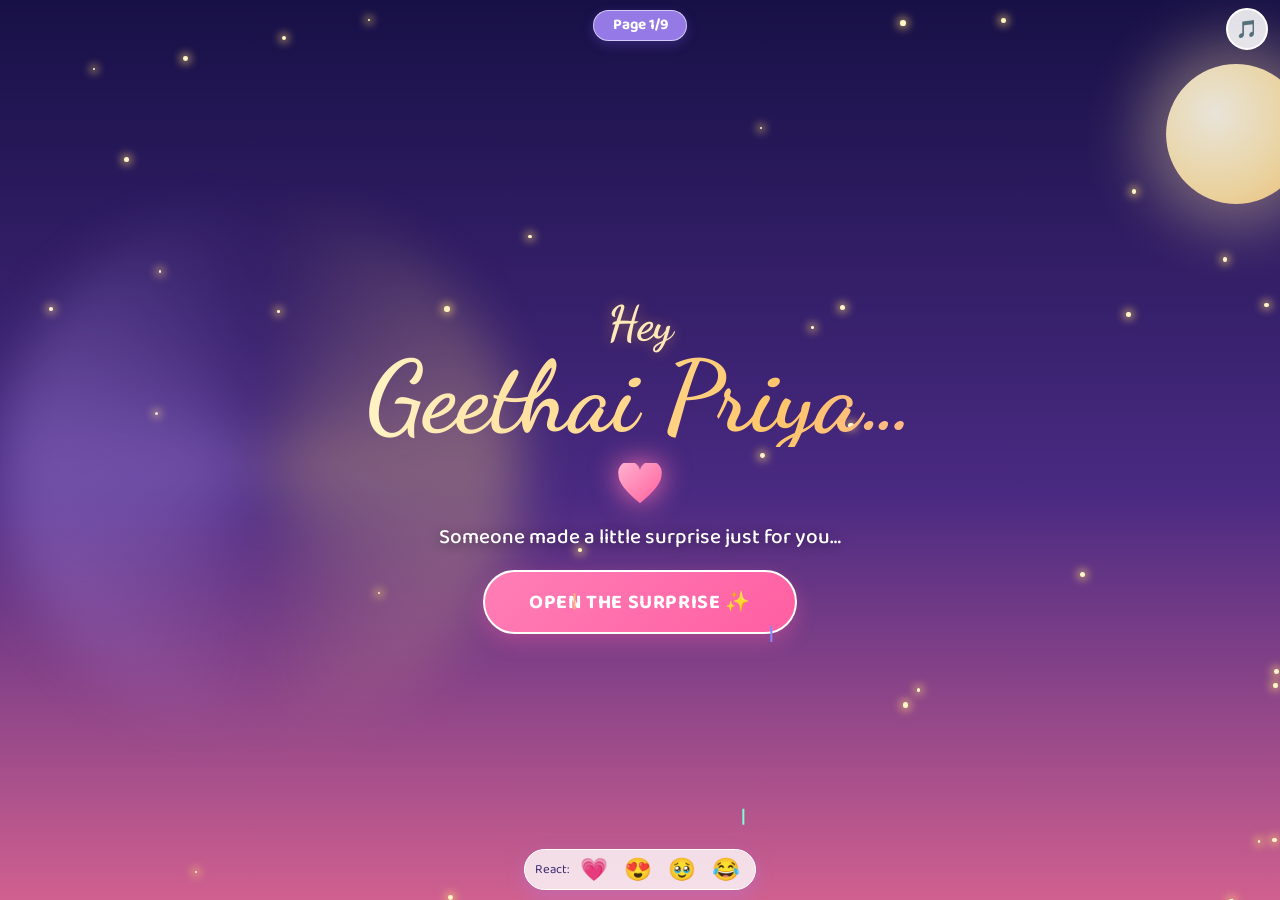
==== commit 39e6af2d: "Add files via upload" ====
--- a/index.html
+++ b/index.html
@@ -1,299 +1,268 @@
-<!DOCTYPE html>
-<html lang="en"><head><meta charset="utf-8">
-<meta name="viewport" content="width=device-width, initial-scale=1, viewport-fit=cover, user-scalable=no">
-<meta name="theme-color" content="#2a1346">
-<title>Birthday Celebration Maker 🎂</title>
-<link href="https://fonts.googleapis.com/css2?family=Playfair+Display:ital,wght@0,600;1,500&family=Poppins:wght@400;500;600&display=swap" rel="stylesheet">
+<!DOCTYPE html><html lang="en"><head><meta charset="utf-8">
+<meta name="viewport" content="width=device-width,initial-scale=1,viewport-fit=cover">
+<title>For Geethai Priya 💗</title>
+<link href="https://fonts.googleapis.com/css2?family=Baloo+2:wght@500;700&family=Patrick+Hand&family=Dancing+Script:wght@600;700&family=Noto+Sans+Ol+Chiki&family=Noto+Sans+Meitei+Mayek&family=Noto+Naskh+Arabic&display=swap" rel="stylesheet">
 <style>
-:root{--bg:#2a1346;--serif:'Playfair Display',Georgia,serif;--sans:'Poppins',system-ui,sans-serif;
---l1:#ff9fcb;--l2:#c28bff;--l3:#6a3fb5;--p1:#ffc2dc;--p2:#d6a4ff;--p3:#8a63d8;--f1:#ffd3e6;--f2:#e5c9ff;--f3:#cbb6ff;--d1:#3b1d6e;--d2:#150b33;--d3:#07031a;--a1:#ff6fa8;--a2:#ff9a6f}
-*{box-sizing:border-box;-webkit-tap-highlight-color:transparent;user-select:none;-webkit-user-select:none;-webkit-touch-callout:none}
-input,textarea{user-select:text;-webkit-user-select:text}
-html,body{margin:0;height:100%;overflow:hidden;background:var(--bg);color:#fff;font-family:var(--sans);touch-action:manipulation;overscroll-behavior:none}
-#app{position:fixed;inset:0;height:100dvh;overflow:hidden;display:none}
-.s{position:absolute;inset:0;height:100dvh;display:flex;flex-direction:column;align-items:center;justify-content:center;text-align:center;
-padding:calc(env(safe-area-inset-top,0px) + 56px) 24px calc(env(safe-area-inset-bottom,0px) + 28px);
-opacity:0;visibility:hidden;transform:translateY(40px) scale(.97);transition:opacity .8s,transform .8s,visibility .8s}
-.s.on{opacity:1;visibility:visible;transform:none}.s.out{transform:translateY(-40px) scale(.97)}
-#s1{background:radial-gradient(circle at 50% 20%,var(--l1) 0,var(--l2) 55%,var(--l3) 100%)}
-#s2,#s3{background:radial-gradient(ellipse at 50% 0,var(--d1) 0,var(--d2) 70%,var(--d3) 100%)}
-#s4{background:radial-gradient(circle at 50% 30%,var(--p1) 0,var(--p2) 60%,var(--p3) 100%)}
-#s9{background:linear-gradient(160deg,var(--f1),var(--f2) 55%,var(--f3));overflow-y:auto;justify-content:flex-start}
-#s9 .in{margin:auto 0;display:flex;flex-direction:column;align-items:center}
-h1,h2{font-family:var(--serif);margin:0 0 10px;line-height:1.15}
-h1{font-size:clamp(30px,9vw,42px)}h2{font-size:clamp(26px,7.4vw,34px)}
-p{font-size:clamp(16px,4.4vw,19px);line-height:1.55;margin:8px 0;max-width:340px}
-.btn{margin-top:22px;min-height:56px;padding:0 34px;border:0;border-radius:99px;font:600 18px var(--sans);color:#fff;background:linear-gradient(135deg,var(--a1),var(--a2));box-shadow:0 10px 30px rgba(255,93,158,.4);transition:transform .15s}
-.btn:active{transform:scale(.95)}.btn[hidden]{display:none}
-.hide{opacity:0;transform:translateY(14px);pointer-events:none}.rv{transition:opacity 1s,transform 1s}
-.hint{font-size:14px;opacity:.75;margin-top:12px}.it{font-family:var(--serif);font-style:italic;font-size:21px}
-#start{position:fixed;inset:0;z-index:50;height:100dvh;background:radial-gradient(circle at 50% 35%,#4a2185,#12082b);display:none;flex-direction:column;align-items:center;justify-content:center;gap:10px;transition:opacity .8s,visibility .8s;padding:24px;text-align:center}
-#start.gone{opacity:0;visibility:hidden}#start .em{font-size:64px;animation:float 3s ease-in-out infinite}
-#start .btn{font-size:20px;min-height:64px;padding:0 44px}
-@keyframes float{50%{transform:translateY(-12px)}}
-.ctl{position:fixed;z-index:40;top:calc(env(safe-area-inset-top,0px) + 12px);width:48px;height:48px;border-radius:50%;border:0;font-size:22px;background:rgba(255,255,255,.25);backdrop-filter:blur(8px);-webkit-backdrop-filter:blur(8px);color:#fff;display:none}
-#mus{right:14px}#back{left:14px}.ctl.show{display:block}
-#fx{position:fixed;inset:0;width:100%;height:100dvh;pointer-events:none;z-index:30}
-.fl-h{position:fixed;bottom:-30px;z-index:20;pointer-events:none;animation:rise linear forwards}
-@keyframes rise{to{transform:translateY(-115dvh) rotate(25deg);opacity:0}}
-.tw{position:absolute;width:3px;height:3px;border-radius:50%;background:#fff;animation:tw 2.4s infinite}
-@keyframes tw{50%{opacity:.15;transform:scale(.4)}}
-.cakebox{position:relative;width:min(84vw,330px);cursor:pointer}
-.cakebox svg{width:100%;height:auto;overflow:visible;display:block;filter:drop-shadow(0 14px 24px rgba(0,0,0,.3))}
-.fl{opacity:0;transform-box:fill-box;transform-origin:50% 100%}
-.fl.lit{opacity:1;animation:flick .35s infinite alternate}
-@keyframes flick{from{transform:rotate(-4deg)}to{transform:scale(.85,1.15) rotate(4deg)}}
-.glow .cakebox:before{content:"";position:absolute;inset:-20% -15%;background:radial-gradient(circle,rgba(255,200,120,.45),transparent 65%);animation:pg 1.8s infinite;pointer-events:none}
-@keyframes pg{50%{opacity:.5}}
-.moon{position:absolute;top:calc(env(safe-area-inset-top,0px) + 70px);left:26px;width:58px;height:58px;border-radius:50%;box-shadow:inset -14px 0 0 0 #fff4cf;filter:drop-shadow(0 0 16px #fff4cf)}
-.smoke{position:fixed;z-index:25;width:14px;height:14px;border-radius:50%;background:rgba(255,255,255,.5);filter:blur(4px);animation:sm 2.4s ease-out forwards;pointer-events:none}
-@keyframes sm{to{transform:translate(var(--dx),-120px) scale(3);opacity:0}}
-.bar{width:160px;height:6px;border-radius:9px;background:rgba(255,255,255,.2);margin-top:16px;overflow:hidden}
-.bar i{display:block;height:100%;width:0;background:linear-gradient(90deg,#ff9fcb,#ffd98a)}
-#cutwrap{position:relative;width:min(80vw,300px)}.half{transition:transform 1s cubic-bezier(.2,.9,.3,1.2)}
-.half svg{width:100%;display:block;overflow:visible;filter:drop-shadow(0 14px 20px rgba(0,0,0,.25))}
-.hl{position:relative;clip-path:inset(-60px 50% -20px -20px)}.hr{position:absolute;inset:0;clip-path:inset(-60px -20px -20px 50%)}
-.cut .hl{transform:translateX(-26px) rotate(-5deg)}.cut .hr{transform:translateX(26px) rotate(5deg)}
-.shake{animation:shk .5s}@keyframes shk{20%{transform:translateX(-8px)}40%{transform:translateX(8px)}60%{transform:translateX(-5px)}80%{transform:translateX(5px)}}
-#knife{position:absolute;left:50%;top:-80px;font-size:64px;transform:translateX(-50%) rotate(180deg);opacity:0;z-index:5;pointer-events:none}
-#knife.go{animation:kn 1.1s ease-in forwards}
-@keyframes kn{0%{opacity:0;top:-90px}25%{opacity:1}70%{top:30%;opacity:1}100%{top:55%;opacity:0}}
-.line{opacity:0;transform:translateY(16px);transition:opacity 1.2s,transform 1.2s}.line.v{opacity:1;transform:none}
-#s9 h2{color:#8a2d6b}#s9 p{color:#5a2a6e}
-.msg{font-family:var(--serif);font-style:italic;font-size:clamp(17px,4.8vw,20px);line-height:1.5;color:#4a2060}
-@media (max-height:640px){.cakebox{width:min(66vw,250px)}h1{font-size:28px}}
-#s0,#s7,#s8{background:radial-gradient(ellipse at 50% 0,var(--d1) 0,var(--d2) 70%,var(--d3) 100%)}
-#s5,#s6{background:radial-gradient(circle at 50% 20%,var(--p1) 0,var(--p2) 60%,var(--p3) 100%)}
-#cdt{font-size:clamp(26px,8vw,38px);font-family:var(--serif);margin:18px 0}#cdt b{display:inline-block;min-width:1.5em;padding:8px 6px;background:rgba(255,255,255,.12);border-radius:12px;margin:0 2px}
-#dots{position:fixed;z-index:35;top:calc(env(safe-area-inset-top,0px) + 30px);left:50%;transform:translateX(-50%);display:none;gap:6px}
-#dots i{width:6px;height:6px;border-radius:50%;background:rgba(255,255,255,.4);box-shadow:0 0 0 1px rgba(0,0,0,.2);transition:.4s}#dots i.on{background:#fff;transform:scale(1.3)}
-#bl{position:relative;width:min(88vw,360px);height:min(50dvh,400px)}
-.bn{position:absolute;width:26%;aspect-ratio:.8;background:radial-gradient(circle at 35% 30%,rgba(255,255,255,.7),var(--c) 45%);border-radius:50% 50% 48% 48%/58% 58% 42% 42%;box-shadow:inset -6px -8px 14px rgba(0,0,0,.15);animation:bob 3s ease-in-out infinite}
-.bn:after{content:"";position:absolute;left:50%;top:100%;width:2px;height:56px;background:rgba(255,255,255,.7)}
-.bn.pop{animation:popb .3s forwards;pointer-events:none}
-@keyframes bob{50%{transform:translateY(-12px) rotate(3deg)}}@keyframes popb{to{transform:scale(1.7);opacity:0}}
-.pol{width:min(68vw,260px);aspect-ratio:3/4;background:#fff;padding:10px;border-radius:10px;transform:rotate(-2deg);box-shadow:0 18px 40px rgba(0,0,0,.3);margin:8px 0}
-.pi{position:relative;width:100%;height:100%;overflow:hidden;border-radius:6px}.pi img{width:100%;height:100%;object-fit:cover;display:block}
-#sc{position:absolute;inset:0;width:100%;height:100%;touch-action:none;transition:opacity 1s}
-.gb{position:relative;width:170px;height:170px;margin:26px 0 10px;cursor:pointer}
-.gbody{position:absolute;bottom:0;left:0;right:0;height:112px;background:linear-gradient(#ff6fa8,#e0457f);border-radius:10px;transition:box-shadow .8s}
-.glid{position:absolute;top:20px;left:-8px;right:-8px;height:40px;background:linear-gradient(#ff8fb8,#ff5d9e);border-radius:10px;z-index:2;transition:transform .8s}
-.gbody:before,.glid:before{content:"";position:absolute;left:50%;width:26px;margin-left:-13px;top:0;bottom:0;background:#ffd98a}
-.glid:after{content:"🎀";position:absolute;left:50%;top:-38px;transform:translateX(-50%);font-size:46px}
-.gb.sh{animation:shk .5s}.gb.open .glid{transform:translateY(-80px) rotate(-16deg);opacity:.9}.gb.open .gbody{box-shadow:0 0 70px 24px rgba(255,217,138,.85)}
-.gcard{max-width:300px;padding:14px 18px;border-radius:18px;background:rgba(255,255,255,.16);font-family:var(--serif);font-style:italic;font-size:20px;line-height:1.4;opacity:0;transform:translateY(16px) scale(.92);transition:.8s;min-height:0}
-.gcard.v{opacity:1;transform:none}
-input[type=datetime-local]{color-scheme:dark}
-/* maker */
-#maker{position:fixed;inset:0;overflow-y:auto;-webkit-overflow-scrolling:touch;background:radial-gradient(circle at 50% 0,#4a2185,#12082b);padding:calc(env(safe-area-inset-top,0px) + 28px) 18px calc(env(safe-area-inset-bottom,0px) + 40px)}
-#maker .wrap{max-width:460px;margin:0 auto}
-#maker h1{text-align:center;font-size:30px}#maker .sub{text-align:center;opacity:.75;font-size:15px;margin:0 auto 22px}
-.card{background:rgba(255,255,255,.08);border:1px solid rgba(255,255,255,.15);border-radius:22px;padding:18px}
-label{display:block;font-size:13px;font-weight:500;opacity:.85;margin:14px 0 6px}
-input[type=text],input[type=number],input[type=datetime-local],textarea{width:100%;border:1px solid rgba(255,255,255,.2);background:rgba(255,255,255,.1);color:#fff;border-radius:14px;padding:14px;font:16px var(--sans);outline:none}
-textarea{min-height:110px;resize:vertical}input::placeholder,textarea::placeholder{color:rgba(255,255,255,.4)}
-.row{display:flex;gap:10px}.row>div{flex:1}
-.chips{display:flex;gap:10px}.chip{flex:1;min-height:48px;border-radius:14px;border:2px solid transparent;color:#fff;font:600 14px var(--sans)}
-.chip.sel{border-color:#fff}
-.file{display:block;text-align:center;padding:14px;border:1.5px dashed rgba(255,255,255,.4);border-radius:14px;font-size:15px}
-.file input{display:none}
-.act{display:flex;flex-direction:column;gap:10px;margin-top:20px}.act .btn{margin:0;width:100%}
-.btn.alt{background:rgba(255,255,255,.15);box-shadow:none}
-.note{font-size:12.5px;opacity:.65;line-height:1.5;margin:10px 2px 0}
-#toast{position:fixed;left:50%;bottom:calc(env(safe-area-inset-bottom,0px) + 24px);transform:translateX(-50%);background:#fff;color:#2a1346;padding:12px 20px;border-radius:99px;font-weight:600;font-size:14px;opacity:0;pointer-events:none;transition:opacity .3s;z-index:99}
-#toast.on{opacity:1}
-</style></head>
-<body>
-<div id="maker"><div class="wrap">
- <h1>🎂 Birthday Maker</h1>
- <p class="sub">Create a 10-screen mobile birthday movie in a minute ✨</p>
- <div class="card">
-  <label>Birthday person's name</label><input type="text" id="fn" placeholder="e.g. Archana" maxlength="30">
-  <div class="row"><div><label>Turning age</label><input type="number" id="fa" value="17" min="1" max="99" inputmode="numeric"></div>
-  <div><label>From (your name)</label><input type="text" id="ff" placeholder="optional" maxlength="30"></div></div>
-  <label>Your birthday message <span style="opacity:.6">(blank = default)</span></label>
-  <textarea id="fm" placeholder="Write something from the heart… Leave an empty line to start a new paragraph."></textarea>
-  <label>Gift note 🎁 <span style="opacity:.6">(shown when the gift opens)</span></label><input type="text" id="fg" placeholder="e.g. Dinner is on me this weekend 🍕" maxlength="90">
-  <label>Countdown to ⏰ <span style="opacity:.6">(optional, e.g. midnight)</span></label><input type="datetime-local" id="fd">
-  <label>Photo to reveal 📸 <span style="opacity:.6">(optional)</span></label><label class="file"><span id="ps">Tap to choose a photo</span><input type="file" id="pf" accept="image/*"></label>
-  <label>Theme</label>
-  <div class="chips" id="th">
-   <button class="chip sel" data-t="pink" style="background:linear-gradient(135deg,#ff6fa8,#8a63d8)">Pink</button>
-   <button class="chip" data-t="blue" style="background:linear-gradient(135deg,#5fa8ff,#3f55b5)">Blue</button>
-   <button class="chip" data-t="gold" style="background:linear-gradient(135deg,#ffb03a,#d8696a)">Gold</button>
-  </div>
-  <label>Birthday song 🎵</label>
-  <label class="file"><span id="fs">Tap to choose an MP3</span><input type="file" id="fl" accept="audio/*"></label>
-  <label>…or song link / file name <span style="opacity:.6">(for sharing)</span></label>
-  <input type="text" id="fu" placeholder="e.g. song.mp3 or https://…">
- </div>
- <div class="act">
-  <button class="btn" id="pv">▶ Preview Celebration</button>
-  <button class="btn alt" id="dl">⬇ Download Website File</button>
-  <button class="btn alt" id="cp">🔗 Copy Share Link</button>
- </div>
- <p class="note">📸 Photos stay private: they are only included in the downloaded file, never in share links.<br><b>Download</b> saves one finished .html with the song built in – upload it to GitHub Pages as <code>index.html</code>. <b>Share link</b> carries the name, age, message and theme; for music it needs a song link or a song file hosted next to this page.</p>
-</div></div>
-
-<div id="start"><div class="em">🎧</div><h2 id="stn" style="margin:0"></h2><p style="opacity:.8">Headphones on for the full experience</p><button class="btn" id="go">🎧 Tap to Begin</button></div>
-<button id="mus" class="ctl" aria-label="Toggle music">🔊</button>
-<button id="back" class="ctl" aria-label="Back to editor">✏️</button>
-<audio id="a" loop preload="auto"></audio>
-<div id="dots"></div>
-<canvas id="fx"></canvas>
-<div id="app">
-<section class="s" id="s0"><p style="font-weight:500;opacity:.85">The surprise unlocks in</p><h2 id="cdh" style="margin-top:6px">Wait For The Surprise ⏳🎁</h2><div id="cdt"></div><p class="hint">Stay right here… something special opens at zero 💖</p></section>
-<section class="s" id="s1"><p style="font-weight:500">A Little Surprise For You ✨</p><div class="cakebox" id="c1"></div>
- <div class="rv hide" id="r1"><h1 id="t1"></h1><p class="it" style="font-size:19px">“Today isn't just another day...<br>Today is a celebration of YOU.”</p><button class="btn" data-n="2">🎁 Begin</button></div></section>
-<section class="s" id="s2"><div class="moon"></div><h2>Close Your Eyes &amp; Make A Wish ✨</h2><p>“Think of one beautiful wish that belongs only to you.”</p>
- <div class="cakebox" id="c2" style="margin-top:24px"></div><p class="hint" id="h2">👆 Tap the cake</p>
- <div class="rv hide" id="r2"><p class="it">“Your wish is yours. Keep believing. 💫”</p><button class="btn" data-n="3">🕯️ Continue</button></div></section>
-<section class="s" id="s3"><h2 id="t3"></h2><p>“One candle for every year.<br>One memory for every chapter.<br>And so many beautiful moments still ahead.”</p>
- <div class="cakebox" id="c3" style="margin-top:18px"></div><div class="bar" id="bar"><i></i></div><p class="hint" id="h3">Tap and hold the cake to blow the candles 💨</p>
- <div class="rv hide" id="r3"><p class="it">“Wish sent into the universe! ✨”</p><button class="btn" data-n="4">🎂 Cut The Cake</button></div></section>
-<section class="s" id="s4"><h2 id="h4">Time For Cake! 🍰</h2><div id="cutwrap"><div id="knife">🔪</div><div class="half hl" id="cl"></div><div class="half hr" id="cr"></div></div>
- <button class="btn" id="cutbtn" style="margin-top:34px">🔪 Cut The Cake</button>
- <div class="rv hide" id="r4"><p class="it" style="font-size:26px;margin-top:30px;font-style:normal">YAY! Cake Time! 🎉🍰</p><button class="btn" data-n="5">🎈 Keep Going</button></div></section>
-<section class="s" id="s5"><h2>Pop The Balloons 🎈</h2><p id="bmsg" class="it" style="min-height:64px">Pop a balloon 🎈</p><div id="bl"></div><div class="rv hide" id="r5"><button class="btn" data-n="6">✨ Next</button></div></section>
-<section class="s" id="s6"><h2>A Special Memory 📸</h2><div class="pol"><div class="pi"><img id="ph" alt=""><canvas id="sc"></canvas></div></div><p class="hint" id="h6">Scratch with your finger ✨</p><div class="rv hide" id="r6"><p class="it">“Some moments stay forever 💖”</p><button class="btn" data-n="7">🎁 Next</button></div></section>
-<section class="s" id="s7"><h2>A Gift For You 🎁</h2><div class="gb" id="gift"><div class="glid"></div><div class="gbody"></div></div><p class="hint" id="gh">Tap the gift 3 times 🎁</p><div class="gcard" id="gcard"></div><div class="rv hide" id="r7"><button class="btn" data-n="8">🎆 Next</button></div></section>
-<section class="s" id="s8"><h2>Light Up The Sky 🎆</h2><p>Tap anywhere on the screen</p><div class="rv hide" id="r8" style="position:absolute;bottom:calc(env(safe-area-inset-bottom,0px) + 28px)"><button class="btn" data-n="9">💌 Final Message</button></div></section>
-<section class="s" id="s9"><div class="in" id="s9in"></div></section>
-</div>
-<div id="toast"></div>
-
+:root{--ink:#3b2a6e;--pk:#ff6fae;--lv:#9b7bff}
+*{box-sizing:border-box;-webkit-tap-highlight-color:transparent}
+html,body{margin:0;height:100%;-webkit-text-size-adjust:100%;overscroll-behavior:none;font-family:'Baloo 2','Segoe UI',system-ui,sans-serif;color:var(--ink);background:#f6e3f3}
+body.dk{color:#fff;--ink:#fff}
+#bgb{position:fixed;inset:0;z-index:0;transition:background .5s}
+#veil{position:fixed;inset:0;background:#ffffff40;z-index:0}body.dk #veil{background:#0000}
+#app{position:fixed;inset:0;overflow-y:auto;overflow-x:hidden;z-index:1}
+.pg{min-height:100%;min-height:100dvh;width:min(94vw,600px);margin:0 auto;display:flex;flex-direction:column;align-items:center;justify-content:center;gap:clamp(8px,1.8vh,16px);padding:62px 0 28px;text-align:center;animation:in .6s}
+@keyframes in{from{opacity:0;transform:translateY(18px)}to{opacity:1;transform:none}}
+.h{font-family:'Patrick Hand','Baloo 2',cursive;font-size:clamp(1.7rem,6.4vw,2.7rem);margin:0;line-height:1.15;font-weight:400}
+.name.ml{letter-spacing:0;animation:none}#nm{transition:opacity .22s ease}.ln{font-weight:700;color:#7a5cf0;min-height:1.4em;letter-spacing:.04em}
+.sub{font-size:clamp(1rem,3.8vw,1.3rem);margin:0;font-weight:500}
+.name{font-family:'Baloo 2';font-size:clamp(2.6rem,12vw,4.6rem);margin:0;font-weight:700;letter-spacing:.06em;color:#ff4f9a;text-shadow:0 0 0 #fff,2px 2px 0 #fff,0 4px 14px #ff7eb688;min-height:1.2em;line-height:1.1}
+.sc{width:100%;max-height:44vh;object-fit:contain;-webkit-mask-image:radial-gradient(ellipse 72% 70% at 50% 50%,#000 60%,transparent 100%);mask-image:radial-gradient(ellipse 72% 70% at 50% 50%,#000 60%,transparent 100%)}
+.btn{font:inherit;font-weight:700;font-size:clamp(1rem,4vw,1.25rem);letter-spacing:.03em;border:2px solid #fff;border-radius:99px;padding:.7em 2.2em;min-width:min(78vw,300px);color:#fff;background:linear-gradient(135deg,#ff7eb6,#ff5fa2);box-shadow:0 8px 20px #ff5fa255;cursor:pointer;transition:.25s}
+.btn.v{background:linear-gradient(135deg,#a98bff,#7a5cf0);box-shadow:0 8px 20px #7a5cf055}
+.btn:active{transform:scale(.96)}.btn:disabled{opacity:.4;pointer-events:none;filter:grayscale(.3)}
+.row{display:flex;gap:12px;flex-wrap:wrap;justify-content:center}.row .btn{min-width:130px;padding:.7em 1.6em}
+.hide{display:none!important}
+.glass{background:#ffffffb8;color:#3b2a6e;border:1px solid #fff;border-radius:22px;padding:14px 18px;box-shadow:0 8px 26px #a98bff33;width:100%}
+body.dk .glass{background:#ffffff2a;color:#fff}
+.g3{display:grid;grid-template-columns:repeat(6,1fr);gap:clamp(8px,2vw,14px);width:100%}
+.cd{grid-column:span 2;border-radius:18px;padding:12px 6px;min-height:clamp(110px,22vw,150px);display:flex;flex-direction:column;align-items:center;justify-content:center;gap:4px;cursor:pointer;border:2px solid #fff;box-shadow:0 6px 16px #a98bff33;transition:.4s;color:#3b2a6e}
+.cd:nth-child(4){grid-column:2/4}.cd:nth-child(5){grid-column:4/6}
+.cd .ic{font-size:clamp(1.8rem,7vw,2.6rem)}.cd b{font-size:clamp(.85rem,3.2vw,1.05rem);line-height:1.1}.cd small{font-size:clamp(.7rem,2.8vw,.9rem);line-height:1.2}
+.cd.f{transform:scale(1.03);background:#fff!important}
+.g3b{display:grid;grid-template-columns:repeat(3,1fr);gap:clamp(8px,2vw,14px);width:100%}
+.g3b img{width:100%;border-radius:12px;cursor:pointer;transition:.35s;box-shadow:0 6px 16px #a98bff44}
+.g3b img.on{transform:scale(1.05);filter:saturate(1.15) brightness(1.05);outline:3px solid #fff}
+.g3b img.dim{opacity:.5;transform:scale(.95)}
+.letter{text-align:left;white-space:pre-wrap;min-height:200px;font-size:clamp(.95rem,3.8vw,1.15rem);line-height:1.5}
+.pill{background:linear-gradient(90deg,#ffffff55,#ffffff22);border:1px solid #fff9;border-radius:99px;padding:.5em 1.4em;font-size:clamp(1rem,4vw,1.25rem);animation:in .6s;box-shadow:0 0 18px #fff6}
+.wl{display:flex;flex-direction:column;gap:9px;width:min(100%,360px)}
+.qa{text-align:center;max-width:520px}
+.qa .qb{display:inline-block;background:#a98bff;color:#fff;border-radius:99px;padding:.15em 1.2em;font-size:.9rem}
+.pb{height:9px;background:#fff;border-radius:9px;margin:10px 0;overflow:hidden}.pb i{display:block;height:100%;background:linear-gradient(90deg,#ff7eb6,#a98bff);transition:.4s}
+.qa p{font-size:clamp(1.05rem,4.2vw,1.3rem);font-weight:600;margin:.5em 0}
+.qa input{width:100%;padding:.8em 1em;border-radius:16px;border:2px solid #ffc2dd;font:inherit;font-size:16px;background:#fff;color:#3b2a6e;margin:6px 0}
+.fine{font-size:.85rem;opacity:.85;margin:0}
+#top{position:fixed;top:calc(10px + env(safe-area-inset-top,0px));left:0;right:0;display:flex;justify-content:center;z-index:5;pointer-events:none}
+#cnt{background:#a98bffdd;color:#fff;border:1px solid #fff9;border-radius:99px;padding:.15em 1.2em;font-weight:700;font-size:.95rem;box-shadow:0 4px 12px #7a5cf044}
+#mu{position:fixed;top:calc(8px + env(safe-area-inset-top,0px));right:12px;width:42px;height:42px;border-radius:50%;border:2px solid #fff;background:#ffffffdd;font-size:1.1rem;z-index:6;cursor:pointer;padding:0}
+.md{position:fixed;inset:0;background:#3a2a5a77;display:none;align-items:center;justify-content:center;z-index:30;padding:20px}.md.on{display:flex}
+.md>div{background:#fff;color:#3b2a6e;border-radius:24px;padding:24px;text-align:center;max-width:340px;box-shadow:0 10px 40px #0004}
+.p{position:fixed;pointer-events:none;z-index:20;animation:fl 2.6s ease-out forwards}
+@keyframes fl{to{transform:translate(var(--x),var(--y)) rotate(360deg);opacity:0}}
+#fx{position:fixed;inset:0;z-index:10;pointer-events:none}
+@media (min-width:900px){.pg{width:min(70vw,680px)}.sc{max-height:48vh}}
+@media (max-height:640px){.sc{max-height:34vh}.pg{padding-top:56px}}
+.ci{grid-column:span 2;width:100%;border-radius:16px;cursor:pointer;transition:.35s;box-shadow:0 6px 16px #a98bff44}.g3>.ci:nth-child(4){grid-column:2/4}.g3>.ci:nth-child(5){grid-column:4/6}.ci.on{transform:scale(1.05);outline:3px solid #fff}
+.ft{display:flex;align-items:flex-end;justify-content:space-between;gap:6px;width:100%}.ft img{width:24%;max-width:140px;-webkit-mask-image:radial-gradient(ellipse 70% 70% at 50% 50%,#000 60%,transparent 100%);mask-image:radial-gradient(ellipse 70% 70% at 50% 50%,#000 60%,transparent 100%)}.ft .btn{min-width:0;width:100%;padding-left:.6em;padding-right:.6em}
+#lbx>div{background:none;box-shadow:none;padding:0;color:#fff;animation:in .35s}#lbi{max-width:92vw;max-height:72vh;border-radius:14px;border:6px solid #fff;box-shadow:0 10px 40px #0006}
+.cake{width:min(62%,240px);max-height:26vh;overflow:visible;cursor:pointer;filter:drop-shadow(0 8px 14px #a98bff44)}
+.fl{transform-box:fill-box;transform-origin:50% 100%;animation:fk .3s ease-in-out infinite alternate;transition:opacity .5s,transform .5s}
+@keyframes fk{from{transform:scale(1,1) rotate(-3deg)}to{transform:scale(1.08,1.18) rotate(3deg)}}
+.off .fl{animation:none;opacity:0;transform:scale(.1)}
+.sm{opacity:0;fill:none;stroke:#cfc6e6;stroke-width:3;stroke-linecap:round}
+.off .sm{animation:sm 1.8s ease-out forwards}
+@keyframes sm{0%{opacity:.8;transform:translateY(0)}100%{opacity:0;transform:translateY(-30px)}}
+#kn{opacity:0}.cut #kn{animation:kn 1.7s ease-in-out forwards}
+@keyframes kn{0%{opacity:0;transform:translateY(-40px)}15%{opacity:1}75%{opacity:1;transform:translateY(95px)}100%{opacity:0;transform:translateY(95px)}}
+#sl{transition:transform 1.1s ease .9s;transform-origin:250px 233px}.cut #sl{transform:translate(38px,4px) rotate(7deg)}
+
+.hb{position:fixed;bottom:-40px;z-index:0;pointer-events:none;opacity:.55;animation:hb linear forwards}
+@keyframes hb{to{transform:translateY(-115vh) translateX(var(--dx)) rotate(40deg);opacity:0}}
+.pg>*{animation:up .6s cubic-bezier(.2,.9,.3,1.2) both}.pg>*:nth-child(2){animation-delay:.12s}.pg>*:nth-child(3){animation-delay:.24s}.pg>*:nth-child(4){animation-delay:.36s}.pg>*:nth-child(5){animation-delay:.48s}
+@keyframes up{from{opacity:0;transform:translateY(30px) scale(.94)}to{opacity:1;transform:none}}
+img.sc{animation:flo 3.4s ease-in-out infinite!important;cursor:pointer}
+@keyframes flo{50%{transform:translateY(-8px) rotate(1.2deg)}}
+img.sc.bn{animation:bn .6s!important}@keyframes bn{30%{transform:scale(1.14) rotate(-4deg)}60%{transform:scale(.96) rotate(3deg)}}
+.pg>.name:not(.ml){animation:none}
+.btn:not(:disabled){animation:pl 1.8s ease-in-out infinite}@keyframes pl{50%{transform:scale(1.06);box-shadow:0 0 22px #ff6fae99}}
+.tp{position:fixed;z-index:25;pointer-events:none;font-size:22px;animation:tp 1s ease-out forwards}
+@keyframes tp{to{transform:translate(var(--x),-80px) scale(1.5);opacity:0}}
+#toast{position:fixed;left:50%;top:70px;transform:translateX(-50%) translateY(-20px);background:#fffe;color:#3b2a6e;padding:.5em 1.2em;border-radius:99px;z-index:40;opacity:0;transition:.4s;font-weight:600;pointer-events:none;max-width:90vw;text-align:center;box-shadow:0 6px 20px #a98bff55}
+#toast.on{opacity:1;transform:translateX(-50%)}
+#rx{position:fixed;left:50%;transform:translateX(-50%);bottom:calc(10px + env(safe-area-inset-bottom,0px));display:flex;gap:6px;z-index:6;background:#ffffffcc;border:1px solid #fff;border-radius:99px;padding:4px 10px;box-shadow:0 6px 18px #a98bff44;align-items:center;font-size:.8rem;color:#3b2a6e}
+#rx button{font-size:1.4rem;background:none;border:0;padding:2px 5px;cursor:pointer;transition:.2s}#rx button:active{transform:scale(1.5)}
+.rf{position:fixed;bottom:60px;z-index:26;font-size:2rem;pointer-events:none;animation:rf 1.6s ease-out forwards}
+@keyframes rf{to{transform:translate(var(--x),-55vh) scale(1.8);opacity:0}}
+
+#bgb{transition:background .9s ease!important}
+.sc{filter:drop-shadow(0 10px 16px #ff6fae40)}
+.btn{position:relative;overflow:hidden;transition:transform .15s,box-shadow .25s}
+.btn:active:not(:disabled){transform:scale(.94)!important}
+.btn:not(:disabled)::after{content:"";position:absolute;top:0;left:-60%;width:40%;height:100%;background:linear-gradient(100deg,transparent,#ffffff99,transparent);transform:skewX(-20deg);animation:shn 3.2s ease-in-out infinite}
+@keyframes shn{0%,55%{left:-60%}100%{left:130%}}
+.h,.sub{text-shadow:0 2px 10px #ffffff88}body.dk .h,body.dk .sub{text-shadow:0 2px 12px #0006}
+html{scroll-behavior:smooth}body{-webkit-user-select:none;user-select:none}input,textarea{-webkit-user-select:text;user-select:text}
+@media (prefers-reduced-motion:reduce){.hb,.btn::after{display:none}}
+
+.vt,.vt2{position:relative;text-align:left}
+.vt{width:min(86vw,420px);padding-top:34px;margin-bottom:6px}
+.vt2{width:min(90vw,460px);text-align:center;padding-top:30px}
+.arc,.swo{overflow:visible;fill:none;stroke-linecap:round}
+.arc{position:absolute;top:0;left:8%;width:66%;height:auto;stroke:#e8202e;stroke-width:4;stroke-dasharray:420;stroke-dashoffset:420;animation:dr 1.3s .2s ease forwards}
+.vt2 .arc{left:17%;width:66%}
+.swo{display:block;width:58%;margin:2px 0 0 6%;stroke:#2a6aa6;stroke-width:3.5;stroke-dasharray:380;stroke-dashoffset:380;animation:dr 1.3s 1.2s ease forwards}
+.vt2 .swo{margin:2px auto 0}
+.swo path+path{stroke:#3a78b4}
+@keyframes dr{to{stroke-dashoffset:0}}
+.l1,.l2{font-family:'Baloo 2',cursive;font-weight:700;font-style:italic;line-height:1;background-size:300% 100%;-webkit-background-clip:text;background-clip:text;-webkit-text-fill-color:transparent;color:transparent;filter:drop-shadow(0 3px 7px #ff4f6a44);animation:wr 1.2s .3s ease both,gs 5s linear infinite}
+.l1{font-size:clamp(3.4rem,17vw,5.6rem);transform:rotate(-6deg);background-image:linear-gradient(90deg,#e8102a,#ff5a2c,#e8102a)}
+.l2{font-size:clamp(2.4rem,12.5vw,4rem);margin:-.05em 0 0 24%;transform:rotate(-4deg);background-image:linear-gradient(90deg,#1c5f9a,#6a4fc0,#1c5f9a);filter:drop-shadow(0 3px 7px #3a5fc044);animation:wr 1.2s 1s ease both,gs 5s linear infinite}
+@keyframes wr{from{clip-path:inset(-10% 100% -10% 0)}to{clip-path:inset(-10% -5% -10% -5%)}}
+@keyframes gs{to{background-position:300% 0}}
+.name{color:transparent!important;-webkit-text-fill-color:transparent;text-shadow:none!important;background-image:linear-gradient(90deg,#e8102a,#ff5a2c,#ff2e6a,#e8102a);background-size:300% 100%;-webkit-background-clip:text;background-clip:text;filter:drop-shadow(0 3px 8px #ff4f6a55);animation:gs 5s linear infinite!important;font-style:italic}
+.name.ml{animation:gs 5s linear infinite!important}
+#nm{transition:opacity .25s ease,filter .25s ease}
+#bfl{position:fixed;inset:0;z-index:2;pointer-events:none;overflow:hidden}
+.bf{position:absolute;opacity:0;animation:bfi .8s ease forwards,bfw 4s ease-in-out infinite alternate}
+.bf svg{display:block;width:100%;height:auto;fill:currentColor;animation:flap .2s ease-in-out infinite alternate}
+@keyframes bfi{to{opacity:.92}}
+@keyframes bfw{to{transform:translate(var(--x),var(--y)) rotate(var(--r))}}
+@keyframes flap{to{transform:scaleX(.3)}}
+body.dk .l2{background-image:linear-gradient(90deg,#8fdcff,#d2b0ff,#8fdcff)}body.dk .swo,body.dk .swo path+path{stroke:#9fd8ff}
+
+@keyframes gs2{to{background-position:300% 0}}
+.halo{position:absolute;width:min(110vw,520px);aspect-ratio:1;border-radius:50%;background:conic-gradient(from 0deg,#ffd27a00,#ffd27a55,#ff8fb800,#c9a6ff55,#ffd27a00);filter:blur(26px);animation:spin 14s linear infinite;z-index:-1;top:50%;left:50%;margin:-27vh 0 0 -50%;transform-origin:center}
+@keyframes spin{to{transform:rotate(360deg)}}
+.t1{display:flex;flex-direction:column;align-items:center;line-height:1;font-family:'Dancing Script','Brush Script MT',cursive;font-weight:700}
+.t1a{font-size:clamp(2rem,9vw,3rem);color:#ffe9b8;animation:rev 1.2s .1s ease both;text-shadow:0 0 14px #ffb34766}
+.t1b{font-size:clamp(3.6rem,19vw,6.2rem);background:linear-gradient(90deg,#fff3c4,#ffc66b,#ff9fc0,#c9a6ff,#fff3c4);background-size:300% 100%;-webkit-background-clip:text;background-clip:text;-webkit-text-fill-color:transparent;color:transparent;filter:drop-shadow(0 0 16px #ffb34788);animation:rev 1.4s .5s ease both,gs2 6s linear infinite}
+@keyframes rev{from{opacity:0;filter:blur(12px);transform:translateY(14px) scale(1.12)}to{opacity:1;filter:blur(0);transform:none}}
+.t1b{will-change:background-position}
+.hrt{width:46px;filter:drop-shadow(0 0 14px #ff6fae);animation:beat 1.3s ease-in-out infinite}
+@keyframes beat{0%,100%{transform:scale(1)}30%{transform:scale(1.18)}60%{transform:scale(1.04)}}
+.t2{margin:0;font-family:'Dancing Script','Brush Script MT',cursive;font-weight:700;font-size:clamp(1.8rem,7.5vw,2.6rem);color:#ffe9b8;text-shadow:0 0 16px #ffb34777;animation:rev 1s ease both}
+#nm.name{font-family:'Dancing Script','Baloo 2',cursive;font-style:normal;font-weight:700;font-size:clamp(3rem,15vw,5.2rem);letter-spacing:0;color:#fff3cf!important;-webkit-text-fill-color:#fff3cf!important;background:none!important;filter:none;animation:none!important;text-shadow:0 0 12px #ffc86b,0 0 30px #ff7fae99!important;min-height:1.3em}
+#nm.name.fin{letter-spacing:.08em}
+.lt{display:inline-block;animation:lti .6s cubic-bezier(.2,.9,.3,1) both}
+@keyframes lti{from{opacity:0;transform:translateY(20px) scale(.9);filter:blur(8px)}to{opacity:1;transform:none;filter:blur(0)}}
+#nm{transition:opacity .2s ease}
+.ln{color:#ffd9ec!important;text-shadow:0 0 8px #ff8fb888}
+#amb{position:fixed;inset:0;z-index:0;pointer-events:none;overflow:hidden}
+.moo{position:absolute;right:-26px;top:64px;width:140px;height:140px;border-radius:50%;background:radial-gradient(circle at 35% 35%,#fffbe8,#ffe7a8 60%,#ffcf7a);box-shadow:0 0 60px 24px #ffe7a866;animation:moo 6s ease-in-out infinite alternate}
+@keyframes moo{to{box-shadow:0 0 90px 40px #ffe7a899}}
+.fly{position:absolute;border-radius:50%;background:#fff6c8;box-shadow:0 0 8px 3px #ffd86f99;animation:fdr 6s ease-in-out infinite alternate,twk 2s ease-in-out infinite alternate}
+@keyframes fdr{to{transform:translate(var(--x),var(--y))}}@keyframes twk{from{opacity:.15}to{opacity:1}}
+.lan{position:absolute;bottom:-70px;border-radius:9px 9px 12px 12px;background:linear-gradient(#ffd27a,#ff8a4c);box-shadow:0 0 22px 8px #ffa95c88;opacity:.85;animation:rise linear infinite}
+@keyframes rise{to{transform:translate(var(--w),-118vh)}}
+
+.h{font-family:'Dancing Script','Patrick Hand',cursive;font-weight:700;color:#ffe9b8;text-shadow:0 0 14px #ffb34766;font-size:clamp(2rem,8.4vw,3.3rem)}
+.sub{text-shadow:0 1px 8px #0005}
+.sc{filter:drop-shadow(0 0 18px #ffd27a66)}
+.g3b img{box-shadow:0 0 18px #ffd27a55}.cd{box-shadow:0 0 16px #ffd27a55}
+.moo{opacity:.9}
+.letter{text-shadow:0 1px 6px #0004}
+.name{font-family:'Dancing Script','Baloo 2',cursive;font-style:normal!important;color:#fff3cf!important;-webkit-text-fill-color:#fff3cf!important;background:none!important;filter:none!important;animation:none!important;text-shadow:0 0 12px #ffc86b,0 0 30px #ff7fae99!important}
+</style></head><body>
+<div id="bgb"></div><div id="veil"></div>
+<div id="top"><span id="cnt">Page 1/10</span></div><button id="mu" aria-label="music">🎵</button>
+<main id="app"></main>
+<div class="md" id="np"><div><h2 style="margin:0 0 6px">Are you sure? 😄</h2><p>There's still a cute surprise waiting!</p><button class="btn" onclick="np.classList.remove('on')">TRY AGAIN 💗</button></div></div>
+<div class="md" id="lbx" onclick="this.classList.remove('on')"><div><img id="lbi" alt=""><p id="lbc" style="font-size:1.1rem;margin:10px 0 0;padding:0 8px"></p><p style="font-size:.8rem;opacity:.8">tap to close</p></div></div>
+<audio id="au" loop preload="auto"></audio>
 <script>
-const PRESET=null;
-const $=s=>document.querySelector(s),$$=s=>[...document.querySelectorAll(s)];
-const a=$('#a');let cur=0,hearts=null,CFG=null,fileObj=null,lit2=false,hold=null,prog=0,done3=false;
-const esc=s=>String(s).replace(/[&<>"]/g,c=>({'&':'&amp;','<':'&lt;','>':'&gt;','"':'&quot;'}[c]));
-const ord=n=>n+(['th','st','nd','rd'][(n%100>10&&n%100<14)?0:Math.min(n%10,4)%4]||'th');
-const TH={pink:{l:['#ff9fcb','#c28bff','#6a3fb5'],p:['#ffc2dc','#d6a4ff','#8a63d8'],f:['#ffd3e6','#e5c9ff','#cbb6ff'],d:['#3b1d6e','#150b33','#07031a'],a:['#ff6fa8','#ff9a6f']},
-blue:{l:['#9fd8ff','#8bb0ff','#3f55b5'],p:['#c2e4ff','#a4b9ff','#6372d8'],f:['#d3ecff','#c9d6ff','#b6c4ff'],d:['#1d3e6e','#0b1a33','#030a1a'],a:['#5fa8ff','#6fd3ff']},
-gold:{l:['#ffe0a0','#ffb36b','#b5603f'],p:['#ffe3c2','#ffc9a4','#d8896a'],f:['#fff0d3','#ffe0c9','#ffd0b6'],d:['#6e3a1d','#331a0b','#1a0a03'],a:['#ffb03a','#ff7f5f']}};
-const DEF="May this new chapter bring you countless reasons to smile, beautiful memories, wonderful people around you, and dreams that slowly become reality.\n\nKeep smiling. Keep believing in yourself. Keep being the wonderful person you are.";
-function toast(t){const e=$('#toast');e.textContent=t;e.classList.add('on');setTimeout(()=>e.classList.remove('on'),2200)}
-
-function cake(top,bot,lit){let c='',pts=[];
- for(let i=0;i<top;i++)pts.push([top==1?100:70+i*(60/(top-1)),52]);
- for(let i=0;i<bot;i++)pts.push([bot==1?100:28+i*(144/(bot-1)),92]);
- const cols=['#ff6fa8','#ffd98a','#8fd3ff','#b9ff9e','#d3a4ff'],L=lit?' lit':'';
- pts.forEach(([x,y],i)=>{c+=`<rect x="${x-2}" y="${y-18}" width="4" height="18" rx="1.5" fill="${cols[i%5]}"/><ellipse class="fl${L}" cx="${x}" cy="${y-24}" rx="3" ry="6" fill="#ffb03a"/><ellipse class="fl${L}" cx="${x}" cy="${y-22}" rx="1.4" ry="3" fill="#fff6c8"/>`});
- return `<svg viewBox="0 0 200 190"><ellipse cx="100" cy="176" rx="92" ry="9" fill="#fff" opacity=".85"/><rect x="20" y="92" width="160" height="78" rx="12" fill="#ffc9de"/><path d="M20 104q10 14 20 0t20 0 20 0 20 0 20 0 20 0 20 0 20 0v-3H20z" fill="#fff"/><rect x="20" y="130" width="160" height="6" fill="#ff7fb0" opacity=".6"/><rect x="60" y="52" width="80" height="44" rx="10" fill="#ffe3ee"/><path d="M60 62q10 12 20 0t20 0 20 0 20 0v-3H60z" fill="#ff8fb8"/><circle cx="40" cy="152" r="4" fill="#fff"/><circle cx="100" cy="150" r="4" fill="#ffd98a"/><circle cx="160" cy="152" r="4" fill="#fff"/>${c}</svg>`}
-function stars(el,n){for(let i=0;i<n;i++){const d=document.createElement('i');d.className='tw';d.style.cssText=`left:${Math.random()*100}%;top:${Math.random()*100}%;animation-delay:${Math.random()*2.4}s`;el.prepend(d)}}
-stars($('#s1'),18);stars($('#s2'),40);stars($('#s3'),40);
-
-const cv=$('#fx'),x=cv.getContext('2d');let P=[];
-function size(){cv.width=innerWidth*devicePixelRatio;cv.height=innerHeight*devicePixelRatio;x.setTransform(devicePixelRatio,0,0,devicePixelRatio,0,0)}size();addEventListener('resize',size);
-function confetti(n=140,ox=innerWidth/2,oy=innerHeight*.55){const cols=['#ff6fa8','#ffd98a','#8fd3ff','#b9ff9e','#d3a4ff','#fff'];
- for(let i=0;i<n;i++){const an=Math.random()*6.283,sp=4+Math.random()*9;P.push({x:ox,y:oy,vx:Math.cos(an)*sp,vy:Math.sin(an)*sp-6,g:.22,s:4+Math.random()*6,c:cols[i%6],r:Math.random()*6,vr:(Math.random()-.5)*.4,l:1,t:'c'})}}
-function sparkles(n=40){for(let i=0;i<n;i++)P.push({x:Math.random()*innerWidth,y:Math.random()*innerHeight,vx:0,vy:-.3,g:0,s:3+Math.random()*5,c:'#ffe9a8',r:0,vr:0,l:1,t:'s'})}
-function heart(){const h=document.createElement('div');h.className='fl-h';h.textContent=['💖','💗','💕','✨','💜'][Math.random()*5|0];h.style.left=Math.random()*innerWidth+'px';h.style.fontSize=(16+Math.random()*22)+'px';h.style.animationDuration=(4+Math.random()*5)+'s';document.body.appendChild(h);setTimeout(()=>h.remove(),10000)}
-function heartsBurst(n=18){for(let i=0;i<n;i++)setTimeout(heart,i*70)}
-(function loop(){x.clearRect(0,0,innerWidth,innerHeight);P=P.filter(p=>p.l>0);
- for(const p of P){p.x+=p.vx;p.y+=p.vy;p.vy+=p.g;p.vx*=.99;p.r+=p.vr;p.l-=p.t=='s'?.015:.008;x.globalAlpha=Math.max(p.l,0);x.fillStyle=p.c;
-  if(p.t=='c'){x.save();x.translate(p.x,p.y);x.rotate(p.r);x.fillRect(-p.s/2,-p.s/4,p.s,p.s/2);x.restore()}else{x.beginPath();x.arc(p.x,p.y,p.s*Math.abs(Math.sin(p.l*9)),0,7);x.fill()}}
- requestAnimationFrame(loop)})();
-
-/* build celebration from config */
-function run(c){CFG=c;const t=TH[c.theme]||TH.pink,r=document.documentElement.style;
- ['l','p','f','d'].forEach(k=>t[k].forEach((v,i)=>r.setProperty(`--${k}${i+1}`,v)));r.setProperty('--a1',t.a[0]);r.setProperty('--a2',t.a[1]);
- const name=esc(c.name||'You'),age=Math.max(1,Math.min(99,+c.age||17)),n=Math.min(age,24),top=Math.round(n*.35),bot=n-top;
- clearInterval(hearts);clearInterval(hold);cur=0;lit2=false;done3=false;prog=0;P=[];
- $$('.s').forEach(s=>s.classList.remove('on','out'));['r1','r2','r3','r4'].forEach(i=>$('#'+i).classList.add('hide'));
- $('#bar i').style.width=0;['#h2','#h3','#bar'].forEach(q=>$(q).style.display='');$('#s2').classList.remove('glow');
- $('#cutwrap').classList.remove('cut','shake');$('#knife').classList.remove('go');$('#cutbtn').hidden=false;$('#h4').textContent='Time For Cake! 🍰';
- $('#c1').innerHTML=cake(3,0,true);$('#c2').innerHTML=cake(3,0,false);$('#c3').innerHTML=cake(top,bot,true);$('#cl').innerHTML=$('#cr').innerHTML=cake(0,0,false);
- $('#t1').innerHTML=`Happy Birthday,<br>${name}! 💖`;$('#t3').textContent=`${age} Little Lights 🕯️`;$('#stn').innerHTML=`For ${name} 💖`;
- const paras=(c.msg&&c.msg.trim()?c.msg:DEF).trim().split(/\n\s*\n/);
- $('#s9in').innerHTML=`<h2 class="line">For You, ${name} 💖</h2><p class="line" style="font-weight:600;margin-top:14px">Dear ${name},</p><p class="line" style="font-size:22px">Happy ${ord(age)} Birthday! 🥳❤️</p>`+
- paras.map(p=>`<p class="line msg">“${esc(p).replace(/\n/g,'<br>')}”</p>`).join('')+
- `<h2 class="line" style="margin-top:12px">Happy Birthday, ${name}! 🎂✨</h2><p class="line" style="font-size:15px;opacity:.85">This little surprise was made especially for you${c.from?' by <b>'+esc(c.from)+'</b> 💌':'.'}</p><button class="btn line" id="again">🎉 Celebrate Again</button>`;
- $('#again').onclick=()=>run(CFG)||start();
- a.pause();a.removeAttribute('src');if(c.song){a.src=c.song}a.muted=false;$('#mus').textContent='🔊';
- $('#maker').style.display='none';$('#app').style.display='block';$('#start').style.display='flex';$('#start').classList.remove('gone');$('#mus').classList.remove('show');$('#back').classList.toggle('show',!PRESET&&!location.hash.slice(1));initNew();$('#dots').style.display='none';
-}
-function start(){$('#start').classList.add('gone');$('#mus').classList.add('show');if(a.src){a.volume=.9;a.play().catch(()=>{})}$('#dots').style.display='flex';go(CFG.when&&new Date(CFG.when)>Date.now()?0:1)}
-function go(n){const old=$('#s'+cur);if(old){old.classList.remove('on');old.classList.add('out')}
- cur=n;const s=$('#s'+n);s.classList.remove('out');requestAnimationFrame(()=>s.classList.add('on'));clearInterval(hearts);
- clearInterval(fwT);if(n!=0)clearInterval(cdT);$$('#dots i').forEach((d,i)=>d.classList.toggle('on',i<=n));
- if(n==0)cd();if(n==6)scratch();
- if(n==8){fwT=setInterval(()=>fw(innerWidth*(.2+Math.random()*.6),innerHeight*(.18+Math.random()*.35)),900);setTimeout(()=>$('#r8').classList.remove('hide'),5000)}
- if([1,4,5,6,9].includes(n))hearts=setInterval(heart,n==9?500:900);
- if(n==1){setTimeout(()=>{$('#r1').classList.remove('hide');confetti(60,innerWidth/2,innerHeight*.3)},1800);sparkles(20)}
- if(n==9){const L=$$('#s9 .line');s.scrollTop=0;L.forEach((e,i)=>setTimeout(()=>e.classList.add('v'),600+i*1500));setTimeout(()=>{confetti(160,innerWidth/2,innerHeight*.4);sparkles(40)},600+L.length*1500)}}
-$$('[data-n]').forEach(b=>b.onclick=()=>go(skip(+b.dataset.n)));
-$('#go').onclick=start;
-$('#mus').onclick=()=>{a.muted=!a.muted;if(!a.muted&&a.paused)a.play().catch(()=>{});$('#mus').textContent=a.muted?'🔇':'🔊'};
-$('#back').onclick=()=>{a.pause();clearInterval(fwT);clearInterval(cdT);$('#dots').style.display='none';clearInterval(hearts);$('#app').style.display='none';$('#start').style.display='none';$('#mus').classList.remove('show');$('#back').classList.remove('show');$('#maker').style.display=''};
-
-$('#c2').onclick=()=>{if(lit2)return;lit2=true;$('#h2').style.display='none';
- $$('#c2 .fl').forEach((f,i)=>setTimeout(()=>f.classList.add('lit'),Math.floor(i/2)*450));
- setTimeout(()=>{$('#s2').classList.add('glow');sparkles(50)},1600);setTimeout(()=>$('#r2').classList.remove('hide'),2800)};
-const bar=$('#bar i'),c3=$('#c3');
-function blow(){done3=true;clearInterval(hold);$$('#c3 .fl').forEach(f=>{f.classList.remove('lit');f.style.opacity=0;f.style.animation='none'});
- const r=c3.getBoundingClientRect();
- for(let i=0;i<14;i++){const s=document.createElement('div');s.className='smoke';s.style.cssText=`left:${r.left+r.width*(.15+Math.random()*.7)}px;top:${r.top+r.height*.3}px;--dx:${(Math.random()-.5)*50}px;animation-delay:${Math.random()*.6}s`;document.body.appendChild(s);setTimeout(()=>s.remove(),3200)}
- $$('#s3 .tw').forEach(t=>t.style.transform='scale(2)');sparkles(60);heartsBurst(22);confetti(150,innerWidth/2,innerHeight*.5);
- $('#h3').style.display='none';$('#bar').style.display='none';setTimeout(()=>$('#r3').classList.remove('hide'),1200)}
-c3.addEventListener('pointerdown',e=>{if(done3)return;e.preventDefault();clearInterval(hold);hold=setInterval(()=>{prog+=4;bar.style.width=prog+'%';if(prog>=100)blow()},50);if(navigator.vibrate)navigator.vibrate(15)});
-['pointerup','pointercancel','pointerleave'].forEach(ev=>c3.addEventListener(ev,()=>{if(done3)return;clearInterval(hold);hold=setInterval(()=>{prog=Math.max(0,prog-8);bar.style.width=prog+'%';if(!prog)clearInterval(hold)},50)}));
-c3.addEventListener('contextmenu',e=>e.preventDefault());
-$('#cutbtn').onclick=()=>{$('#cutbtn').hidden=true;$('#knife').classList.add('go');
- setTimeout(()=>$('#cutwrap').classList.add('shake'),800);
- setTimeout(()=>{const w=$('#cutwrap');w.classList.add('cut');const r=w.getBoundingClientRect();confetti(200,r.left+r.width/2,r.top+r.height/2);heartsBurst(26);sparkles(70);if(navigator.vibrate)navigator.vibrate([30,40,60])},1300);
- setTimeout(()=>{$('#h4').textContent='Sliced! 🎊';$('#r4').classList.remove('hide')},2300)};
-
-/* extra screens */
-const NICE=["You light up every room 🌟","Your smile is contagious 😊","Your kindness is rare 💗","You're braver than you think 🦋","Your dreams are worth chasing ✨","The world is better with you in it 🌍"];
-let cdT=null,fwT=null,popped=0,taps=0,gtap=0,scratchOK=false;
-const skip=n=>(n==6&&!(CFG&&CFG.photo))?7:n;
-function initNew(){clearInterval(cdT);clearInterval(fwT);popped=0;taps=0;gtap=0;scratchOK=false;
- const cols=['#ff6fa8','#ffd98a','#8fd3ff','#b9ff9e','#d3a4ff','#ff9a6f'];
- $('#bl').innerHTML=NICE.map((t,i)=>`<div class="bn" data-t="${t}" style="left:${6+(i%3)*34}%;top:${i<3?2:46}%;--c:${cols[i]};animation-delay:${i*.35}s"></div>`).join('');
- $('#bmsg').textContent='Pop a balloon 🎈';$('#r5').classList.add('hide');
- $$('.bn').forEach(b=>b.onpointerdown=()=>{if(b.classList.contains('pop'))return;b.classList.add('pop');const r=b.getBoundingClientRect();confetti(40,r.left+r.width/2,r.top+r.height/2);
-  $('#bmsg').textContent=b.dataset.t;if(++popped>=6)setTimeout(()=>$('#r5').classList.remove('hide'),700);if(navigator.vibrate)navigator.vibrate(20)});
- $('#r6').classList.add('hide');$('#h6').style.display='';
- $('#gift').classList.remove('open','sh');$('#gcard').classList.remove('v');$('#gcard').textContent=CFG.gift||'A whole year of happiness, wrapped just for you 🎁';$('#r7').classList.add('hide');$('#gh').style.display='';
- $('#r8').classList.add('hide')}
-function cd(){const T=new Date(CFG.when).getTime(),p=v=>String(v).padStart(2,'0');
-  const f=()=>{const d=T-Date.now();if(d<=0){clearInterval(cdT);$('#cdt').innerHTML='🎉';$('#cdh').textContent="It's time!";confetti(140);setTimeout(()=>go(1),1800);return}
-  const s=d/1e3|0;$('#cdt').innerHTML=(s>=86400?`<b>${s/86400|0}</b>d `:'')+`<b>${p(s/3600%24|0)}</b>h <b>${p(s/60%60|0)}</b>m <b>${p(s%60)}</b>s`};f();window._cdf=f;cdT=setInterval(f,1000)}
-document.addEventListener('visibilitychange',()=>{if(cur==0&&!document.hidden&&window._cdf)window._cdf()});
-function scratch(){const cs=$('#sc'),b=cs.parentNode,W=cs.width=b.clientWidth,H=cs.height=b.clientHeight,g=cs.getContext('2d');
- $('#ph').src=CFG.photo;cs.style.opacity=1;cs.style.pointerEvents='auto';
- const gr=g.createLinearGradient(0,0,W,H);gr.addColorStop(0,'#e9c6ff');gr.addColorStop(.5,'#ffd3e6');gr.addColorStop(1,'#c9b3ff');
- g.globalCompositeOperation='source-over';g.fillStyle=gr;g.fillRect(0,0,W,H);g.fillStyle='rgba(120,60,150,.55)';g.font='600 18px Poppins,sans-serif';g.textAlign='center';g.fillText('✨ Scratch here ✨',W/2,H/2);
- g.globalCompositeOperation='destination-out';let down=false,cnt=0;
- const chk=()=>{const d=g.getImageData(0,0,W,H).data;let c=0,t=0;for(let i=3;i<d.length;i+=160){t++;if(d[i]<20)c++}
-  if(c/t>.42&&!scratchOK){scratchOK=true;cs.style.opacity=0;cs.style.pointerEvents='none';$('#h6').style.display='none';confetti(120,innerWidth/2,innerHeight*.4);heartsBurst(16);setTimeout(()=>$('#r6').classList.remove('hide'),900)}};
- const sc=e=>{const r=cs.getBoundingClientRect();g.beginPath();g.arc(e.clientX-r.left,e.clientY-r.top,30,0,7);g.fill();if(++cnt%10==0)chk()};
- cs.onpointerdown=e=>{down=true;cs.setPointerCapture(e.pointerId);sc(e)};cs.onpointermove=e=>down&&sc(e);cs.onpointerup=cs.onpointercancel=()=>down=false}
-$('#gift').onclick=()=>{if(gtap>=3)return;gtap++;const g=$('#gift');g.classList.remove('sh');void g.offsetWidth;g.classList.add('sh');
- $('#gh').textContent=gtap<3?`${3-gtap} more…`:'';
- if(gtap==3){g.classList.add('open');$('#gh').style.display='none';sparkles(60);confetti(160,innerWidth/2,innerHeight*.4);heartsBurst(16);setTimeout(()=>$('#gcard').classList.add('v'),700);setTimeout(()=>$('#r7').classList.remove('hide'),1800)}else if(navigator.vibrate)navigator.vibrate(25)};
-function fw(x0,y0){const h=Math.random()*360|0;for(let i=0;i<70;i++){const an=i/70*6.283,sp=2+Math.random()*4.5;P.push({x:x0,y:y0,vx:Math.cos(an)*sp,vy:Math.sin(an)*sp,g:.05,s:2.8,c:`hsl(${h+Math.random()*40},100%,${60+Math.random()*20}%)`,r:0,vr:0,l:1,t:'f'})}}
-$('#s8').addEventListener('pointerdown',e=>{if(cur!=8||e.target.closest('button'))return;fw(e.clientX,e.clientY);if(++taps==4)$('#r8').classList.remove('hide')});
-$('#dots').innerHTML='<i></i>'.repeat(10);stars($('#s0'),40);stars($('#s7'),30);stars($('#s8'),30);
-/* maker */
-let theme='pink',photoData='';
-$('#pf').onchange=e=>{const f=e.target.files[0];if(!f)return;const im=new Image();im.onload=()=>{const k=Math.min(1,900/Math.max(im.width,im.height)),c=document.createElement('canvas');c.width=im.width*k;c.height=im.height*k;c.getContext('2d').drawImage(im,0,0,c.width,c.height);photoData=c.toDataURL('image/jpeg',.85);$('#ps').textContent='✓ '+f.name};im.src=URL.createObjectURL(f)};
-$$('.chip').forEach(b=>b.onclick=()=>{theme=b.dataset.t;$$('.chip').forEach(x=>x.classList.toggle('sel',x==b))});
-$('#fl').onchange=e=>{fileObj=e.target.files[0]||null;$('#fs').textContent=fileObj?'✓ '+fileObj.name:'Tap to choose an MP3'};
-const rd=f=>new Promise(r=>{const x=new FileReader();x.onload=()=>r(x.result);x.readAsDataURL(f)});
-function form(){const nm=$('#fn').value.trim();if(!nm){toast('Please enter a name 💖');$('#fn').focus();return null}
- return{name:nm,age:+$('#fa').value||17,from:$('#ff').value.trim(),msg:$('#fm').value,theme,song:$('#fu').value.trim(),gift:$('#fg').value.trim(),when:$('#fd').value?new Date($('#fd').value).toISOString():'',photo:photoData}}
-$('#pv').onclick=()=>{const c=form();if(!c)return;if(fileObj)c.song=URL.createObjectURL(fileObj);run(c)};
-$('#cp').onclick=async()=>{const c=form();if(!c)return;const link=location.href.split('#')[0]+'#'+btoa(unescape(encodeURIComponent(JSON.stringify({...c,photo:''}))));
- try{await navigator.clipboard.writeText(link);toast('Link copied ✓'+(c.song?'':' (no music)'))}catch(e){prompt('Copy this link:',link)}};
-$('#dl').onclick=async()=>{const c=form();if(!c)return;if(fileObj)c.song=await rd(fileObj);
- let src;try{src=await(await fetch(location.href.split('#')[0])).text()}catch(e){return toast('Open this maker from your GitHub link to download')}
- const tag='const PRESET'+'=null;';src=src.replace(tag,()=>'const PRESET='+JSON.stringify(c).replace(/</g,'\\u003c')+';');
- const u=URL.createObjectURL(new Blob([src],{type:'text/html'})),l=document.createElement('a');l.href=u;l.download='birthday-'+c.name.toLowerCase().replace(/\W+/g,'-')+'.html';document.body.appendChild(l);l.click();l.remove();toast('Downloaded ✓ – upload as index.html')};
-
-/* boot */
-(function(){if(PRESET)return run(PRESET);
- try{const h=location.hash.slice(1);if(h)return run(JSON.parse(decodeURIComponent(escape(atob(h)))))}catch(e){}})();
-</script>
-</body></html>
+const AUD="[data-uri]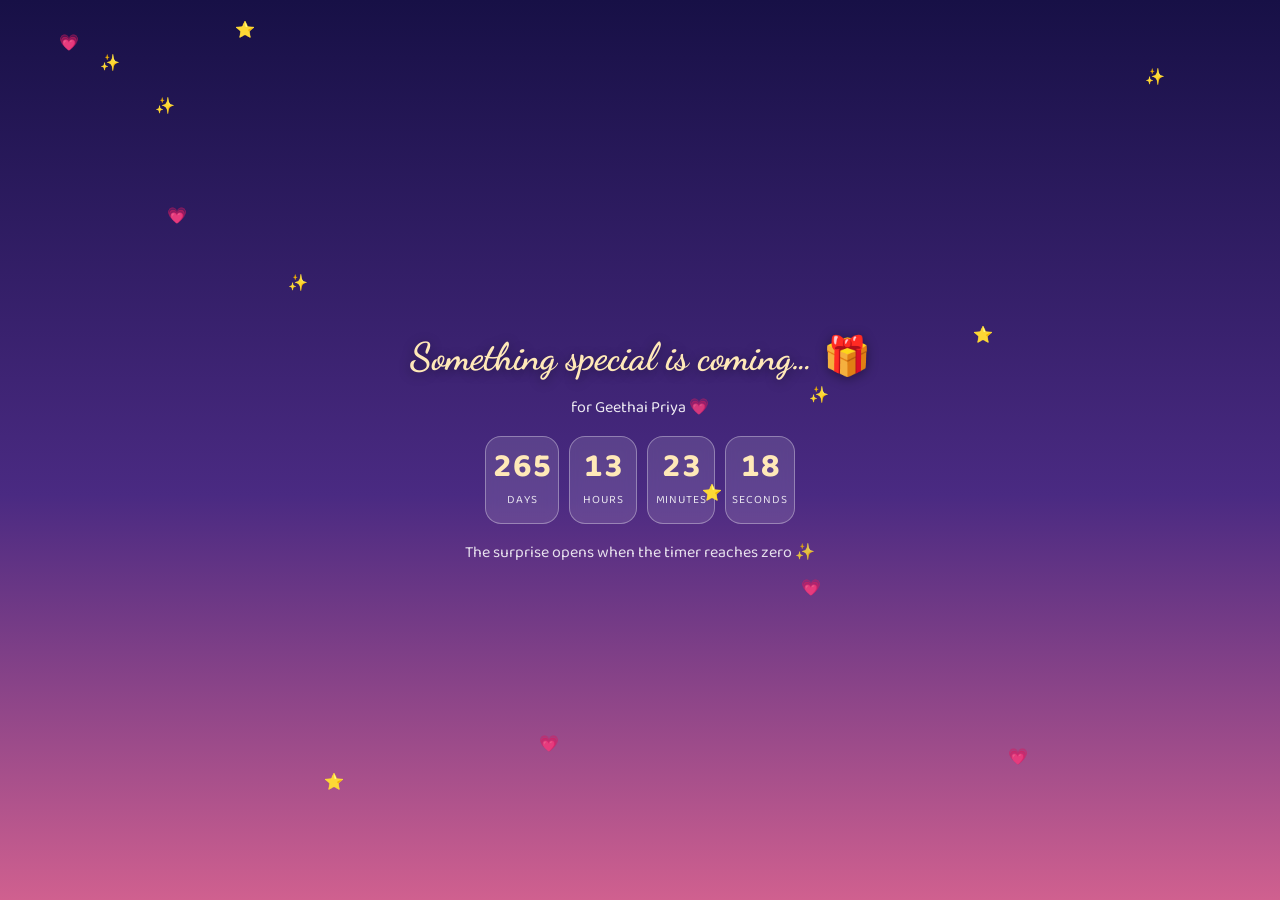
==== commit c19fda6e: "Add files via upload" ====
--- a/index.html
+++ b/index.html
@@ -1,7 +1,9 @@
 <!DOCTYPE html><html lang="en"><head><meta charset="utf-8">
 <meta name="viewport" content="width=device-width,initial-scale=1,viewport-fit=cover">
 <title>For Geethai Priya 💗</title>
-<link href="https://fonts.googleapis.com/css2?family=Baloo+2:wght@500;700&family=Patrick+Hand&family=Dancing+Script:wght@600;700&family=Noto+Sans+Ol+Chiki&family=Noto+Sans+Meitei+Mayek&family=Noto+Naskh+Arabic&display=swap" rel="stylesheet">
+<meta name="theme-color" content="#171046">
+<link rel="icon" href="data:image/svg+xml,%3Csvg xmlns=%27http://www.w3.org/2000/svg%27 viewBox=%270 0 100 100%27%3E%3Ctext y=%27.9em%27 font-size=%2790%27%3E%F0%9F%92%97%3C/text%3E%3C/svg%3E">
+<link href="https://fonts.googleapis.com/css2?family=Baloo+2:wght@500;700&family=Patrick+Hand&family=Dancing+Script:wght@600;700&family=Noto+Naskh+Arabic&display=swap" rel="stylesheet">
 <style>
 :root{--ink:#3b2a6e;--pk:#ff6fae;--lv:#9b7bff}
 *{box-sizing:border-box;-webkit-tap-highlight-color:transparent}
@@ -11,7 +13,7 @@
 #veil{position:fixed;inset:0;background:#ffffff40;z-index:0}body.dk #veil{background:#0000}
 #app{position:fixed;inset:0;overflow-y:auto;overflow-x:hidden;z-index:1}
 .pg{min-height:100%;min-height:100dvh;width:min(94vw,600px);margin:0 auto;display:flex;flex-direction:column;align-items:center;justify-content:center;gap:clamp(8px,1.8vh,16px);padding:62px 0 28px;text-align:center;animation:in .6s}
-@keyframes in{from{opacity:0;transform:translateY(18px)}to{opacity:1;transform:none}}
+@keyframes in{from{opacity:0;transform:translateY(18px) scale(.985)}to{opacity:1;transform:none}}
 .h{font-family:'Patrick Hand','Baloo 2',cursive;font-size:clamp(1.7rem,6.4vw,2.7rem);margin:0;line-height:1.15;font-weight:400}
 .name.ml{letter-spacing:0;animation:none}#nm{transition:opacity .22s ease}.ln{font-weight:700;color:#7a5cf0;min-height:1.4em;letter-spacing:.04em}
 .sub{font-size:clamp(1rem,3.8vw,1.3rem);margin:0;font-weight:500}
@@ -138,8 +140,6 @@
 #nm{transition:opacity .2s ease}
 .ln{color:#ffd9ec!important;text-shadow:0 0 8px #ff8fb888}
 #amb{position:fixed;inset:0;z-index:0;pointer-events:none;overflow:hidden}
-.moo{position:absolute;right:-26px;top:64px;width:140px;height:140px;border-radius:50%;background:radial-gradient(circle at 35% 35%,#fffbe8,#ffe7a8 60%,#ffcf7a);box-shadow:0 0 60px 24px #ffe7a866;animation:moo 6s ease-in-out infinite alternate}
-@keyframes moo{to{box-shadow:0 0 90px 40px #ffe7a899}}
 .fly{position:absolute;border-radius:50%;background:#fff6c8;box-shadow:0 0 8px 3px #ffd86f99;animation:fdr 6s ease-in-out infinite alternate,twk 2s ease-in-out infinite alternate}
 @keyframes fdr{to{transform:translate(var(--x),var(--y))}}@keyframes twk{from{opacity:.15}to{opacity:1}}
 .lan{position:absolute;bottom:-70px;border-radius:9px 9px 12px 12px;background:linear-gradient(#ffd27a,#ff8a4c);box-shadow:0 0 22px 8px #ffa95c88;opacity:.85;animation:rise linear infinite}
@@ -149,25 +149,41 @@
 .sub{text-shadow:0 1px 8px #0005}
 .sc{filter:drop-shadow(0 0 18px #ffd27a66)}
 .g3b img{box-shadow:0 0 18px #ffd27a55}.cd{box-shadow:0 0 16px #ffd27a55}
-.moo{opacity:.9}
 .letter{text-shadow:0 1px 6px #0004}
 .name{font-family:'Dancing Script','Baloo 2',cursive;font-style:normal!important;color:#fff3cf!important;-webkit-text-fill-color:#fff3cf!important;background:none!important;filter:none!important;animation:none!important;text-shadow:0 0 12px #ffc86b,0 0 30px #ff7fae99!important}
+.skp{font:inherit;font-size:.95rem;font-weight:600;color:#ffe9b8;background:#ffffff1f;border:1px solid #ffffff66;border-radius:99px;padding:.35em 1.4em;cursor:pointer;opacity:.85}.skp:active{transform:scale(.94)}#cdw{position:fixed;inset:0;z-index:9999;display:flex;flex-direction:column;align-items:center;justify-content:center;gap:16px;padding:24px;text-align:center;color:#fff;background:linear-gradient(180deg,#171046 0%,#4a2a82 55%,#d0608f 100%);transition:opacity .8s}#cdw.out{opacity:0;pointer-events:none}#cdw .cdg{display:flex;gap:10px;justify-content:center}#cdw .cdb{min-width:68px;padding:12px 6px;border-radius:16px;background:#ffffff1f;border:1px solid #ffffff55;backdrop-filter:blur(6px)}#cdw .cdb b{display:block;font-size:clamp(1.6rem,8vw,2.1rem);line-height:1.1;color:#ffe9b8;font-variant-numeric:tabular-nums}#cdw .cdb small{font-size:.72rem;letter-spacing:.08em;text-transform:uppercase;opacity:.85}#cdw .cdx{position:absolute;pointer-events:none;animation:cdt 3s ease-in-out infinite}@keyframes cdt{0%,100%{opacity:.15;transform:scale(.7)}50%{opacity:1;transform:scale(1.15)}}.pzb{position:relative;width:min(92vw,360px);aspect-ratio:640/458;display:grid;grid-template-columns:repeat(3,1fr);grid-template-rows:repeat(3,1fr);gap:3px;padding:3px;border-radius:16px;background:#ffffff33;border:1px solid #ffffff66;touch-action:manipulation}.pzt{border-radius:8px;background-image:var(--pi);background-size:300% 300%;cursor:pointer;box-shadow:0 2px 8px #0005;transition:transform .12s}.pzt:active{transform:scale(.95)}.pzt.e{visibility:hidden}.pzb.done{gap:0;padding:0;overflow:hidden}.pzb.done .pzt{border-radius:0;box-shadow:none}.pzp{position:absolute;inset:0;border-radius:14px;background-image:var(--pi);background-size:100% 100%;opacity:0;pointer-events:none;transition:opacity .25s}.pzp.on{opacity:1}.pg>*:nth-child(6){animation-delay:.6s}.pg>*:nth-child(7){animation-delay:.72s}.pg>*:nth-child(n+8){animation-delay:.84s}
+*{-webkit-tap-highlight-color:transparent}html{touch-action:manipulation}
+#bgo{position:fixed;inset:0;z-index:0;pointer-events:none;opacity:0}
+@keyframes cpop{0%{transform:scale(.8)}60%{transform:scale(1.12)}100%{transform:none}}#cnt.pop{animation:cpop .45s}
+@media (hover:hover){.btn:not(:disabled):hover{filter:brightness(1.07);transform:translateY(-2px)}}
+@media (prefers-reduced-motion:reduce){.pg,.pg>*,#cnt.pop{animation:none!important}#bgo{display:none}}
+#ld{position:fixed;inset:0;z-index:10000;display:flex;flex-direction:column;align-items:center;justify-content:center;gap:14px;background:linear-gradient(180deg,#171046 0%,#4a2a82 55%,#d0608f 100%);color:#ffe9b8;font-family:'Baloo 2','Segoe UI',system-ui,sans-serif;font-size:1.1rem;transition:opacity .6s}#ld.out{opacity:0;pointer-events:none}#ld .ldh{font-size:56px;line-height:1;animation:ldb 1s ease-in-out infinite}@keyframes ldb{50%{transform:scale(1.25)}}
 </style></head><body>
-<div id="bgb"></div><div id="veil"></div>
+<div id="ld"><div class="ldh">💗</div><div>Loading your surprise…</div></div>
+<div id="bgb"></div><div id="bgo"></div><div id="veil"></div>
 <div id="top"><span id="cnt">Page 1/10</span></div><button id="mu" aria-label="music">🎵</button>
 <main id="app"></main>
 <div class="md" id="np"><div><h2 style="margin:0 0 6px">Are you sure? 😄</h2><p>There's still a cute surprise waiting!</p><button class="btn" onclick="np.classList.remove('on')">TRY AGAIN 💗</button></div></div>
 <div class="md" id="lbx" onclick="this.classList.remove('on')"><div><img id="lbi" alt=""><p id="lbc" style="font-size:1.1rem;margin:10px 0 0;padding:0 8px"></p><p style="font-size:.8rem;opacity:.8">tap to close</p></div></div>
 <audio id="au" loop preload="auto"></audio>
+<div id="cdw"><h1 class="h" style="margin:0;font-size:clamp(1.8rem,8vw,2.4rem)">Something special is coming… 🎁</h1><p style="margin:0;opacity:.9">for Geethai Priya 💗</p><div class="cdg"><div class="cdb"><b id="cdd">00</b><small>Days</small></div><div class="cdb"><b id="cdh">00</b><small>Hours</small></div><div class="cdb"><b id="cdi">00</b><small>Minutes</small></div><div class="cdb"><b id="cdc">00</b><small>Seconds</small></div></div><p id="cdm" style="margin:0;opacity:.85">The surprise opens when the timer reaches zero ✨</p><button class="skp" id="cds" hidden>SKIP ⏭ (test)</button></div>
 <script>
 const AUD="[data-uri]